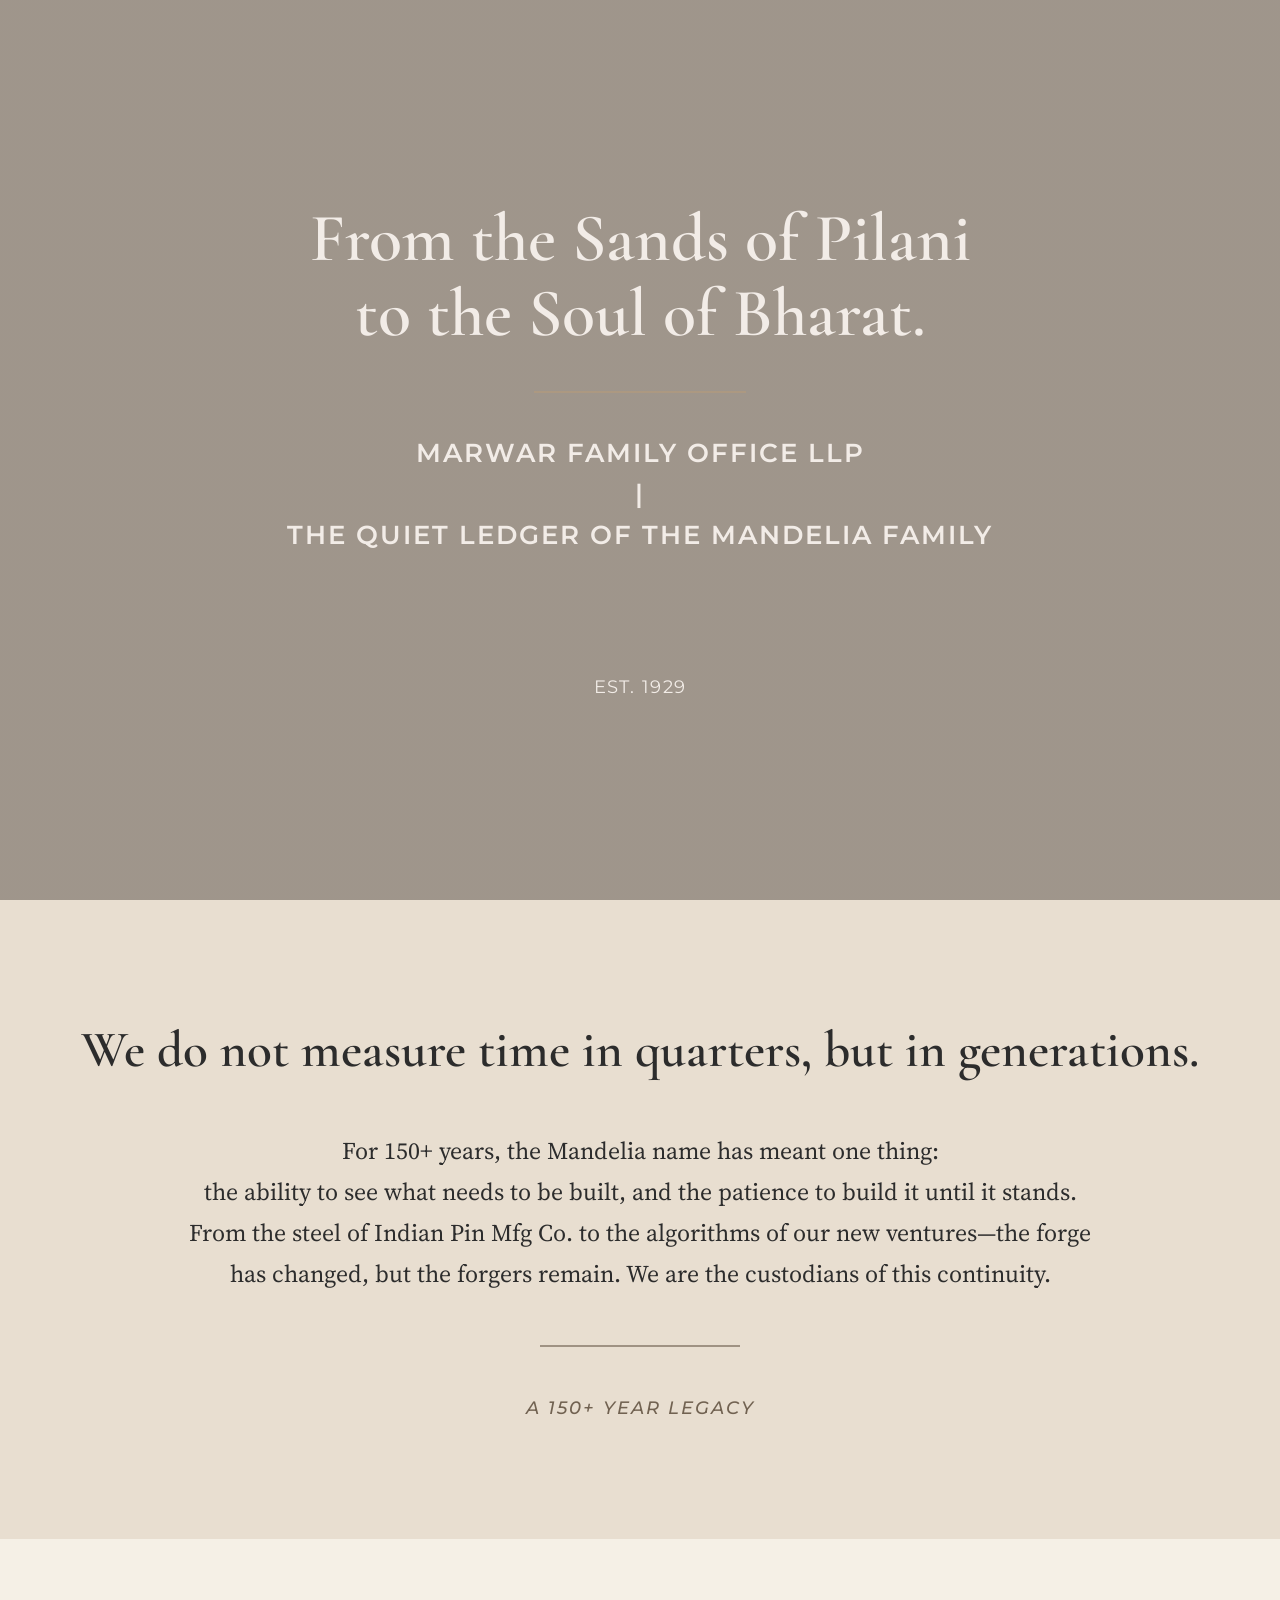
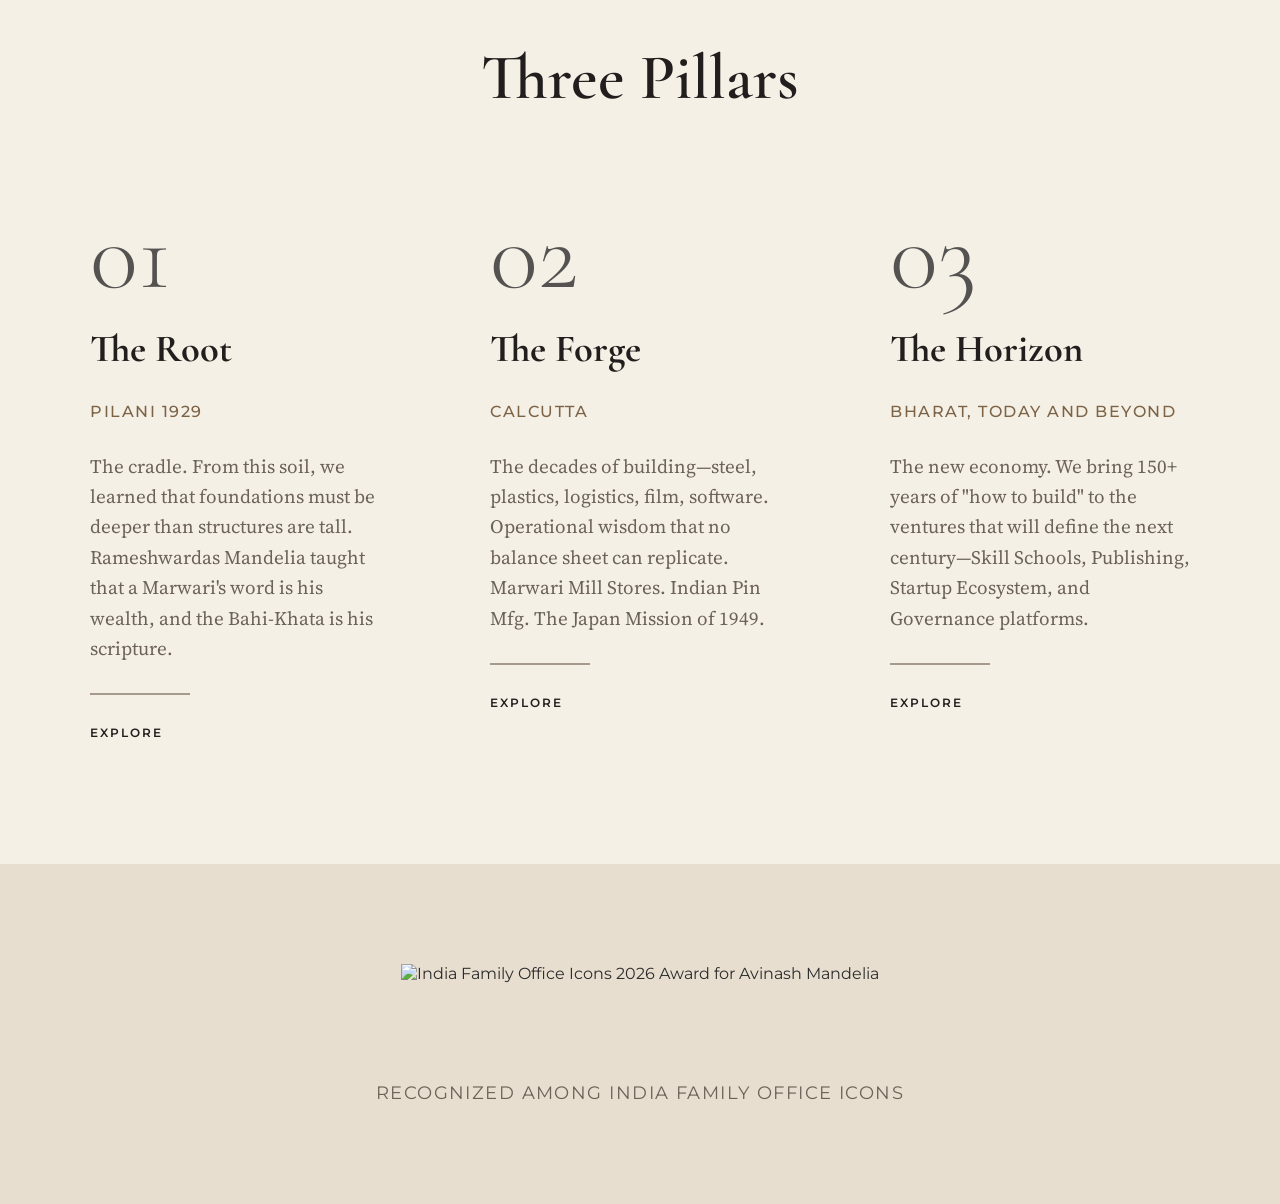
==== index.html @ 09ab5717 "home" ====
<!DOCTYPE html>
<html lang="en">
<head>
    <meta charset="UTF-8">
    <meta name="viewport" content="width=device-width, initial-scale=1.0">
    <title>Marwar Family Office | Home</title>
    
    <link rel="stylesheet" href="../css/global.css">
    <link rel="stylesheet" href="../css/home.css">
    
    <link href="https://fonts.googleapis.com/css2?family=Cormorant+Garamond:wght@300;400;600;700&family=Montserrat:ital,wght@0,300;0,400;0,500;0,600;1,500;1,600&family=Source+Serif+Pro:wght@400&display=swap" rel="stylesheet">
</head>
<body>

    <div id="navbar-placeholder"></div>

    <main>
        <section class="hero">
            <div class="hero-title">
                <h1>From the Sands of Pilani <br> to the Soul of Bharat.</h1>
                <div class="narrative-dividerr"></div>
                <div class="hero-subtitle">
                    
                    Marwar Family Office LLP <br> | <br> The Quiet Ledger of the Mandelia Family
                </div>
            </div>
            <div style="font-family: 'Montserrat'; font-size: 18px; text-transform: uppercase; letter-spacing: 1.44px;">Est. 1929</div>
        </section>

        <section class="legacy-section">
            <div class="legacy-heading">We do not measure time in quarters, but in generations.</div>
            <div class="legacy-body">
                For 150+ years, the Mandelia name has meant one thing: <br> the ability to see what needs to be built, and the patience to build it until it stands.
                <br>From the steel of Indian Pin Mfg Co. to the algorithms of our new ventures—the forge <br> has changed, but the forgers remain. We are the custodians of this continuity.
            </div>
            <div class="divider-gold"></div>
            <div class="legacy-tag">A 150+ Year Legacy</div>
        </section>

        <section class="pillars-section">
            <h2>Three Pillars</h2>
            <div class="pillars-grid">
                <div class="pillar-card">
                    <div class="pillar-num">01</div>
                    <h3>The Root</h3>
                    <div class="pillar-loc">Pilani 1929</div>
                    
                    <div class="pillar-desc">The cradle. From this soil, we learned that foundations must be deeper than structures are tall. Rameshwardas Mandelia taught that a Marwari's word is his wealth, and the Bahi-Khata is his scripture.</div>
                    <div class="divider-goldd"></div>
                    <a href="chronicle.html" class="pillar-explore">Explore</a>
                </div>
                <div class="pillar-card">
                    <div class="pillar-num">02</div>
                     <h3>The Forge</h3>
                    <div class="pillar-loc">Calcutta</div>
                   
                    <div class="pillar-desc">The decades of building—steel, plastics, logistics, film, software. Operational wisdom that no balance sheet can replicate. Marwari Mill Stores. Indian Pin Mfg. The Japan Mission of 1949.</div>
                    <div class="divider-goldd"></div>
                    <a href="forge.html" class="pillar-explore">Explore</a>
                </div>
                <div class="pillar-card">
                    <div class="pillar-num">03</div>
                    <h3>The Horizon</h3>
                    <div class="pillar-loc">Bharat, today and Beyond</div>
                    
                    <div class="pillar-desc">The new economy. We bring 150+ years of "how to build" to the ventures that will define the next century—Skill Schools, Publishing, Startup Ecosystem, and Governance platforms.</div>
                    <div class="divider-goldd"></div>
                    <a href="ecosystem.html" class="pillar-explore">Explore</a>
                </div>
            </div>
        </section>

        <section class="award-recognition-section">
    <img src="../assets/images/vector.png" alt="" class="award-watermark">

    <div class="award-content-wrapper">
        <img src="../assets/images/award.png" 
             class="award-card-img" 
             alt="India Family Office Icons 2026 Award for Avinash Mandelia">
        
        <div class="award-dot-wrapper">
            <img src="../assets/images/vector1.png" alt="" class="award-dot-icon">
        </div>

        <h3 class="award-recognition-text">
            Recognized among India Family Office Icons
        </h3>
    </div>
</section>
    </main>

    <div id="footer-placeholder"></div>

    <script src="../js/main.js"></script>
    <script>
        window.onload = () => {
            // Load components and highlight 'index' (Home) in the nav
            loadComponent('navbar-placeholder', '../Components/navbar.html', 'index');
            loadComponent('footer-placeholder', '../Components/footer.html');
        };
    </script>
</body>
</html>
---- css/global.css ----
/* --- Global Reset & Fonts --- */
* { margin: 0; padding: 0; box-sizing: border-box; }
body { background-color: #F5F0E6; color: #2C2C2C; font-family: 'Montserrat', sans-serif; }


/* --- NAVBAR & OVERLAY STYLES --- */
.header {
    width: 100%;
    padding: 20px 80px;
    display: flex;
    justify-content: space-between;
    align-items: center;
    position: fixed;
    top: 0;
    z-index: 1000;
    backdrop-filter: blur(5px);
    -webkit-backdrop-filter: blur(5px);
    background: rgba(245, 240, 230, 0.22); /* Same as your provided code */
}

.logo-container { display: flex; align-items: center; gap: 15px; }
.logo-container img { height: 80px; display: block; }
.logo-text { 
    color: #221E1D; 
    font-size: 41px; 
    font-family: 'Cormorant Garamond', serif; 
    font-weight: 600; 
    word-wrap: break-word;
}

/* HAMBURGER STYLING */
.nav-toggle { background: none; border: none; cursor: pointer; padding: 10px; z-index: 1100; }
.hamburger { 
    display: block; 
    width: 30px; 
    height: 2px; 
    background: #221E1D; 
    position: relative; 
}
.hamburger::before, .hamburger::after { 
    content: ''; 
    position: absolute; 
    width: 30px; 
    height: 2px; 
    background: #221E1D; 
    left: 0; 
}
.hamburger::before { top: -8px; }
.hamburger::after { bottom: -8px; }

/* OVERLAY STYLING */
.nav-overlay {
    position: fixed; 
    top: 0; 
    left: 0; 
    width: 100%; 
    height: 100%;
    backdrop-filter: blur(10px); 
    -webkit-backdrop-filter: blur(10px);
    background: rgba(232, 222, 208, 0.9); /* Your specific beige overlay */
    display: flex; 
    justify-content: center; 
    align-items: center;
    z-index: 2000; 
    opacity: 0; 
    visibility: hidden; 
    transition: all 0.4s ease-in-out;
}

.nav-overlay.active { 
    opacity: 1; 
    visibility: visible; 
}

.nav-close { 
    position: absolute; 
    top: 30px; 
    right: 80px; 
    font-size: 50px; 
    background: none; 
    border: none; 
    color: #221E1D; 
    cursor: pointer; 
    font-weight: 200; 
}

.nav-links { 
    display: flex; 
    flex-direction: column; 
    gap: 60px; 
    text-align: center; 
    font-family: Montserrat; 
}

.nav-item { 
    text-decoration: none; 
    color: #221E1D; 
    font-family: 'Montserrat', sans-serif;
    font-size: 18px; 
    font-weight: 600; 
    letter-spacing: 2px; 
    transition: color 0.3s; 
    text-transform: uppercase; 
}

.nav-item:hover, .nav-item.active { 
    color: #8c734b; /* Marwar Gold */
}

@media (max-width: 1024px) {
    .header { padding: 15px 40px; }
    .logo-container img { height: 60px; }
    .logo-text { font-size: 20px; }
}

@media (max-width: 768px) {
    .header { padding: 10px 20px; }
    .logo-container img { height: 50px; }
    .logo-text { font-size: 18px; }
    .nav-item { font-size: 18px; letter-spacing: 2px; }
}


/* --- THE MARWAR ARCHITECTURAL FOOTER --- */
.marwar-footer {
    background-color: #F5F0E6;
    padding: 60px 80px 10px 80px;
    width: 100%;
    display: flex;
    justify-content: center;
}

.footer-container {
    max-width: 1568px;
    width: 100%;
}

.footer-divider {
    width: 100%;
    height: 2px;
    background-color: #B69B7C;
    opacity: 0.6;
    margin-bottom: 60px; 
}

.footer-main-content {
    display: flex;
    justify-content: space-between; 
    align-items: flex-start;
}

.footer-brand-section {
    display: flex;
    flex-direction: column;
    gap: 20px;
}

.footer-logo {
    height: 80px;
    width: 80px;
    margin-bottom: 10px;
}

.footer-company-name {
    font-family: 'Cormorant Garamond', serif;
    font-size: 30px;
    font-weight: 500;
    color: #221E1D;
    margin: 0;
}

.footer-tagline {
    font-family: 'Montserrat', sans-serif;
    font-size: 14px;
    font-weight: 500;
    text-transform: uppercase;
    letter-spacing: 1.5px;
    color: #6B6258;
}

.award-icon {
    width: 257px;
    height: auto;
    margin-top: 20px;
    border-radius: 8px;
}


.footer-nav {
    margin-top: 40px;
    display: flex;
    flex-direction: column; 
    text-align: left; 
    gap: 20px;
}

.footer-nav a {
    text-decoration: none;
    font-family: 'Montserrat', sans-serif;
    font-size: 15px;
    font-weight: 600;
    color: #6B6258;
    text-transform: uppercase;
    letter-spacing: 1.2px;
    transition: color 0.3s ease;
}

.footer-nav a:hover {
    color: #8c734b;
}

.footer-copyright {
    margin-top: 90px; 
    text-align: center;
    font-family: 'Montserrat', sans-serif;
    font-size: 11px;
    font-weight: 300;
    color: #6B6258;
    letter-spacing: 2px;
    text-transform: uppercase;
}
@media (max-width: 1024px) {
    .header { padding: 15px 40px; }
    .logo-container img { height: 60px; }
    .logo-text { font-size: 24px; }
    
    .marwar-footer { padding: 60px 40px; }
}

@media (max-width: 768px) {
    .header { padding: 10px 20px; }
    .logo-container img { height: 50px; }
    .logo-text { font-size: 18px; }
    .nav-item { font-size: 18px; letter-spacing: 2px; }

    .footer-main-content {
        flex-direction: column; 
        align-items: center;    
        text-align: center;     
        gap: 50px;
    }

    .footer-brand-section {
        align-items: center;    
    }

    .footer-nav {
        margin-top: 0;          
        text-align: center;     
        width: 100%;
        align-items: center;    
    }

    .footer-logo {
        margin-left: auto;
        margin-right: auto;
    }

    .award-icon {
        margin-left: auto;
        margin-right: auto;
        max-width: 220px;       
    }

    .footer-copyright {
        margin-top: 50px;       
    }
}

@media (max-width: 480px) {
    .footer-company-name { font-size: 24px; }
    .footer-tagline { font-size: 12px; }
    .footer-nav a { font-size: 14px; }
}
---- css/home.css ----
/* --- Home Page Specific Styles --- */

/* 1. Hero Section */
.hero {
    height: 100vh;
    width: 100%;
    background: linear-gradient(rgba(30, 14, 3, 0.4), rgba(30, 14, 3, 0.4)), 
                url('../assets/images/hero.png') no-repeat center center;
    background-size: cover;
    display: flex;
    flex-direction: column;
    justify-content: center;
    align-items: center;
    text-align: center;
    color: #F2ECE7;
    padding: 0 20px;
    /* Added gap for the 'Est 1929' spacing */
    gap: 120px; 
}

.hero-title h1 {
    font-family: 'Cormorant Garamond', serif;
    font-size: clamp(2.5rem, 6vw, 68px);
    font-weight: 600;
    margin-bottom: 20px;
    line-height: 1.1;
}

.hero-subtitle {
    font-family: 'Montserrat', sans-serif;
    font-size: clamp(0.9rem, 2vw, 28px);
    font-weight: 600;
    text-transform: uppercase;
    line-height: 1.6;
    letter-spacing: 2px;
}

.hero-est {
    font-family: 'Montserrat', sans-serif;
    font-size: 18px;
    text-transform: uppercase;
    letter-spacing: 1.44px;
    opacity: 0.9;
}

/* 2. Legacy Section (The Quote) */
.legacy-section {
    background: #E8DED0;
    padding: 120px 10%;
    display: flex;
    flex-direction: column;
    align-items: center;
    text-align: center;
    gap: 50px;
}

.legacy-heading {
    font-family: 'Cormorant Garamond', serif;
    font-size: clamp(1.8rem, 4vw, 56px);
    font-weight: 600;
    line-height: 1.2;
    white-space: nowrap;
}

.legacy-body {
    max-width: 1100px;
    font-family: 'Source Serif Pro', serif;
    font-size: clamp(1.1rem, 2vw, 24px);
    line-height: 1.7;
    color: #2C2C2C;
}

.divider-gold {
    width: 200px;
    height: 2px;
    background: #716251;
    opacity: 0.6;
}
.divider-goldd {
    width: 100px;
    height: 2px;
    background: #716251;
    opacity: 0.6;
}
.narrative-dividerr {
    width: 30%;
    height: 2px;
    background-color: #B69B7C; 
    opacity: 0.6;             
    margin-top: 40px;          
    margin-bottom: 40px;
  margin-left: auto;
    margin-right: auto;
}

.legacy-tag {
    font-family: 'Montserrat', sans-serif;
    font-size: 18px;
    font-style: italic;
    font-weight: 500;
    text-transform: uppercase;
    letter-spacing: 2px;
    color: #716251;
}

/* 3. Three Pillars Section */
.pillars-section {
    background: #F5F0E6;
    padding: 100px 5%;
    text-align: center;
}

.pillars-section h2 {
    font-family: 'Cormorant Garamond', serif;
    font-size: clamp(2.5rem, 5vw, 68px);
    font-weight: 600;
    margin-bottom: 80px;
    color: #221E1D;
}

.pillars-grid {
    display: flex;
    justify-content: center;
    gap: 60px;
    flex-wrap: wrap;
    max-width: 1400px;
    margin: 0 auto;
}

.pillar-card {
    flex: 1;
    
    max-width: 340px;
    text-align: left;
    display: flex;
    flex-direction: column;
    gap: 30px;
    padding: 20px;
}


.pillar-num {
    font-family: 'Cormorant Garamond', serif;
    font-size: 100px;
    font-weight: 300;
    line-height: 0.8;
    color: #2C2C2C;
    opacity: 0.8;
}

.pillar-loc {
    font-family: 'Montserrat', sans-serif;
    font-size: 16px;
    color: #7C6346;
    text-transform: uppercase;
    letter-spacing: 1.5px;
    font-weight: 500;
}

.pillar-card h3 {
    font-family: 'Cormorant Garamond', serif;
    font-size: clamp(2rem, 3vw, 46px);
    font-weight: 700;
    color: #221E1D;
}

.pillar-desc {
    font-family: 'Source Serif Pro', serif;
    font-size: 19px;
    line-height: 1.6;
    color: #6B6258;
}

.pillar-explore {
    font-family: 'Montserrat', sans-serif;
    font-size: 12px;
    font-weight: 600;
    text-transform: uppercase;
    letter-spacing: 2px;
    text-decoration: none;
    color: #221E1D;
    width: fit-content;
    padding-bottom: 4px;
}

.pillar-explore:hover {
    color: #7C6346;
    border-color: #7C6346;
}

/* 4. Award Section */
.award-section {
    background: #E8DED0;
    padding: 100px 20px;
    text-align: center;
}

.award-img {
    max-width: 613px;
    width: 100%;
    height: auto;
    box-shadow: 0px 46px 60px -20px rgba(0,0,0,0.3);
    border-radius: 4px;
}

.award-label {
    margin-top: 48px;
    font-family: 'Montserrat', sans-serif;
    font-size: 18px;
    text-transform: uppercase;
    letter-spacing: 1.44px;
    color: #6B6258;
}

/* --- Responsive Layout --- */
@media (max-width: 1200px) {
    .legacy-heading {
        white-space: normal;
        font-size: clamp(1.5rem, 5vw, 48px);
    }
}

@media (max-width: 1024px) {
    .hero {
        gap: 60px;
        height: auto;
        padding: 120px 20px;
    }
    .pillars-grid {
        gap: 30px;
    }
    .legacy-section {
        padding: 100px 5%;
    }
}

@media (max-width: 768px) {
    .hero {
        height: auto;
        min-height: 80vh;
        gap: 40px;
    }
    .hero-title h1 {
        font-size: 2.5rem;
    }

    .legacy-section {
        padding: 60px 20px;
        gap: 30px;
    }
    .legacy-heading {
        white-space: normal;
        font-size: 1.8rem;
    }
    .legacy-body {
        font-size: 1.1rem;
        line-height: 1.6;
    }
    .narrative-dividerr {
        width: 60%;
    }

    .pillars-section {
        padding: 60px 20px;
    }
    .pillars-section h2 {
        margin-bottom: 30px;
        font-size: 2.2rem;
    }
    .pillars-grid {
        flex-direction: column;
        align-items: center;
    }
    .pillar-card {
        align-items: center;
        text-align: center;
        max-width: 100%;
    }
    .pillar-num {
        font-size: 70px;
    }
    .pillar-explore {
        margin: 0 auto;
    }

    .award-section {
        padding: 60px 20px;
    }
    .award-img {
        max-width: 100%;
    }
}

@media (max-width: 480px) {
    .hero-subtitle {
        font-size: 0.9rem;
        letter-spacing: 1px;
    }
    .hero-est {
        font-size: 14px;
    }
}

.award-recognition-section {
    background-color: #E8DED0;
    padding: 100px 0;
    text-align: center;
    position: relative;
    overflow: hidden; /* Ensures watermark doesn't cause scrollbars */
}

/* Background Watermark Image */
.award-watermark {
    position: absolute;
    top: 50%;
    left: 50%;
    transform: translate(-50%, -50%);
    opacity: 0.1;
    max-width: 800px;
    width: 100%;
    z-index: 1;
    pointer-events: none; /* User can't click/drag the watermark */
}

.award-content-wrapper {
    position: relative;
    z-index: 2;
}

/* Main Award Image */
.award-card-img {
    max-width: 613px;
    width: 90%;
    height: auto;
    box-shadow: 0px 46px 34px -14px rgba(0,0,0,0.25);
    position: relative;
}

/* Dot/Vector1 Icon Styling */
.award-dot-wrapper {
    margin-top: 50px;
}

.award-dot-icon {
    width: 16px;
    height: 16px;
    vertical-align: middle;
}

/* Text Styling */
.award-recognition-text {
    margin-top: 30px;
    font-family: 'Montserrat', sans-serif;
    font-size: 18px;
    font-weight: 400;
    text-transform: uppercase;
    letter-spacing: 1.44px;
    color: #6B6258;
}

/* Responsive adjustments for mobile */
@media (max-width: 768px) {
    .award-recognition-section {
        padding: 60px 0;
    }
    .award-recognition-text {
        font-size: 14px;
        padding: 0 20px;
    }
}
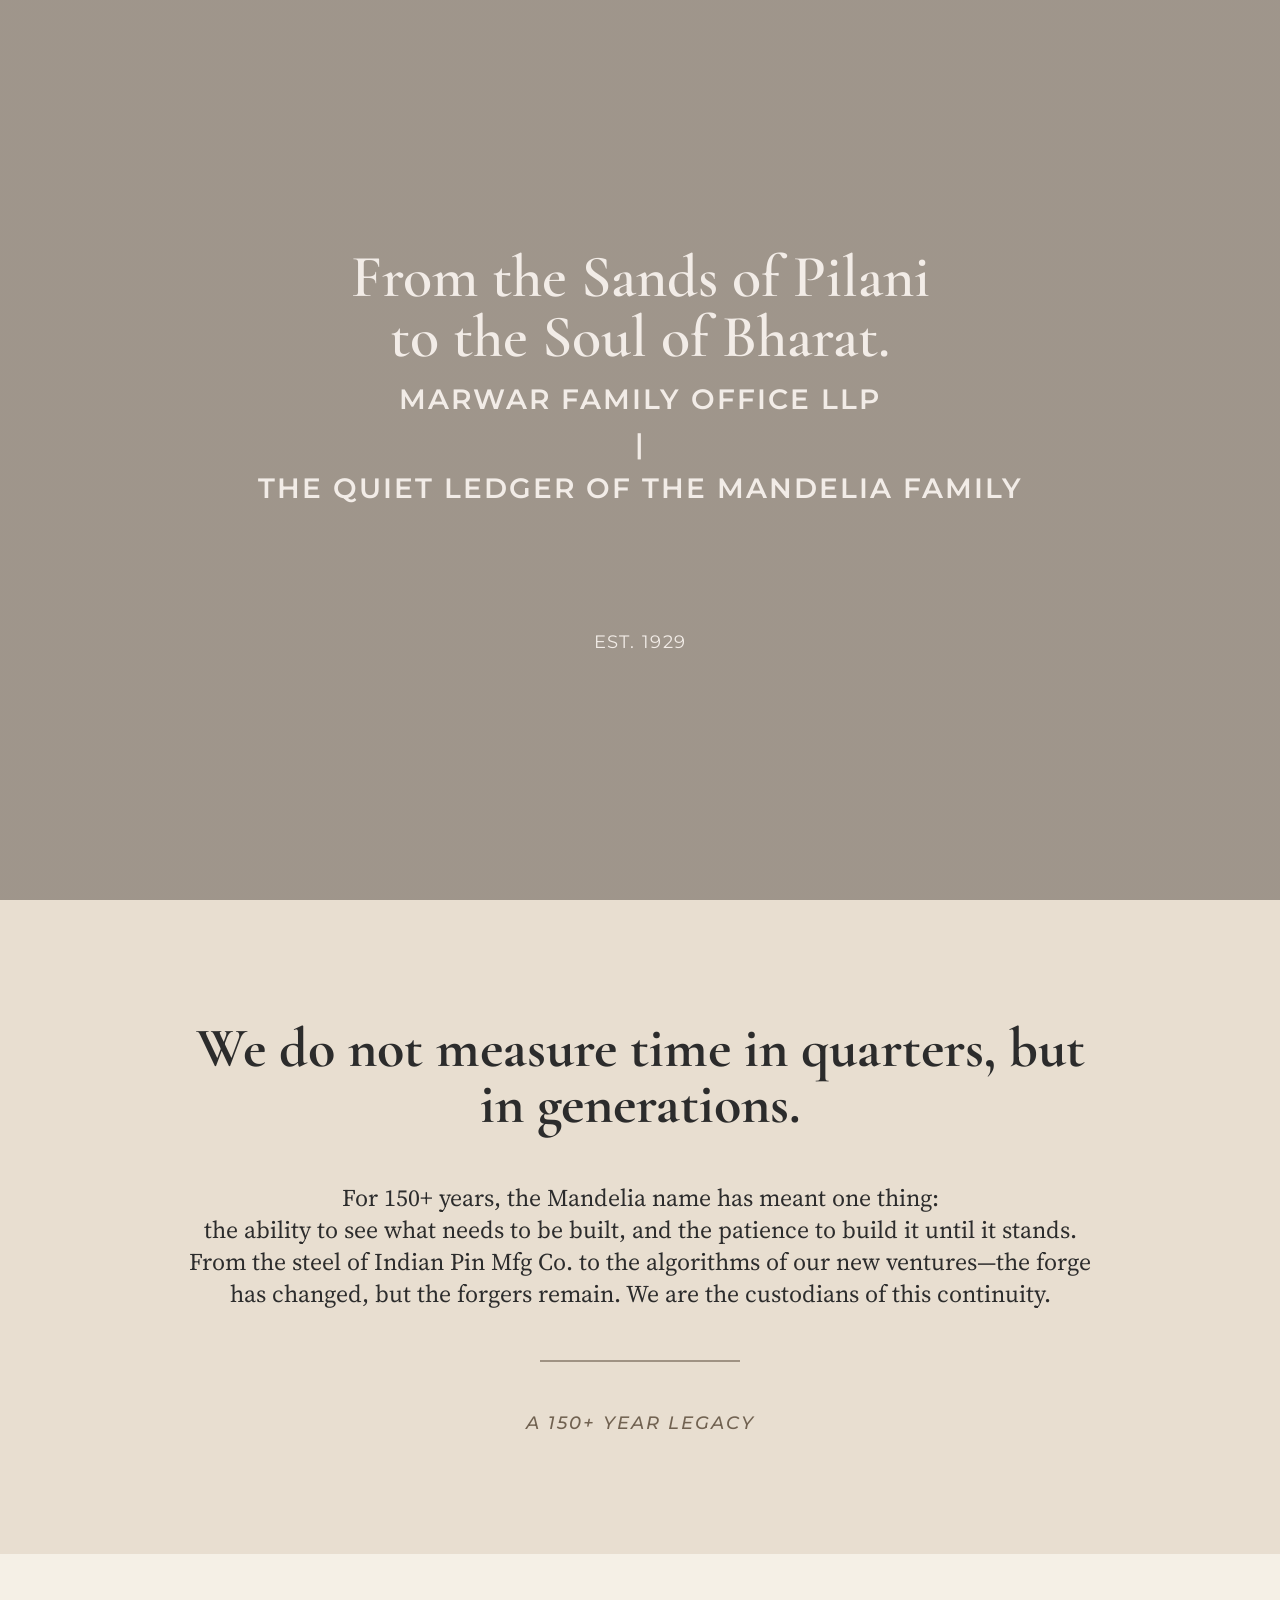
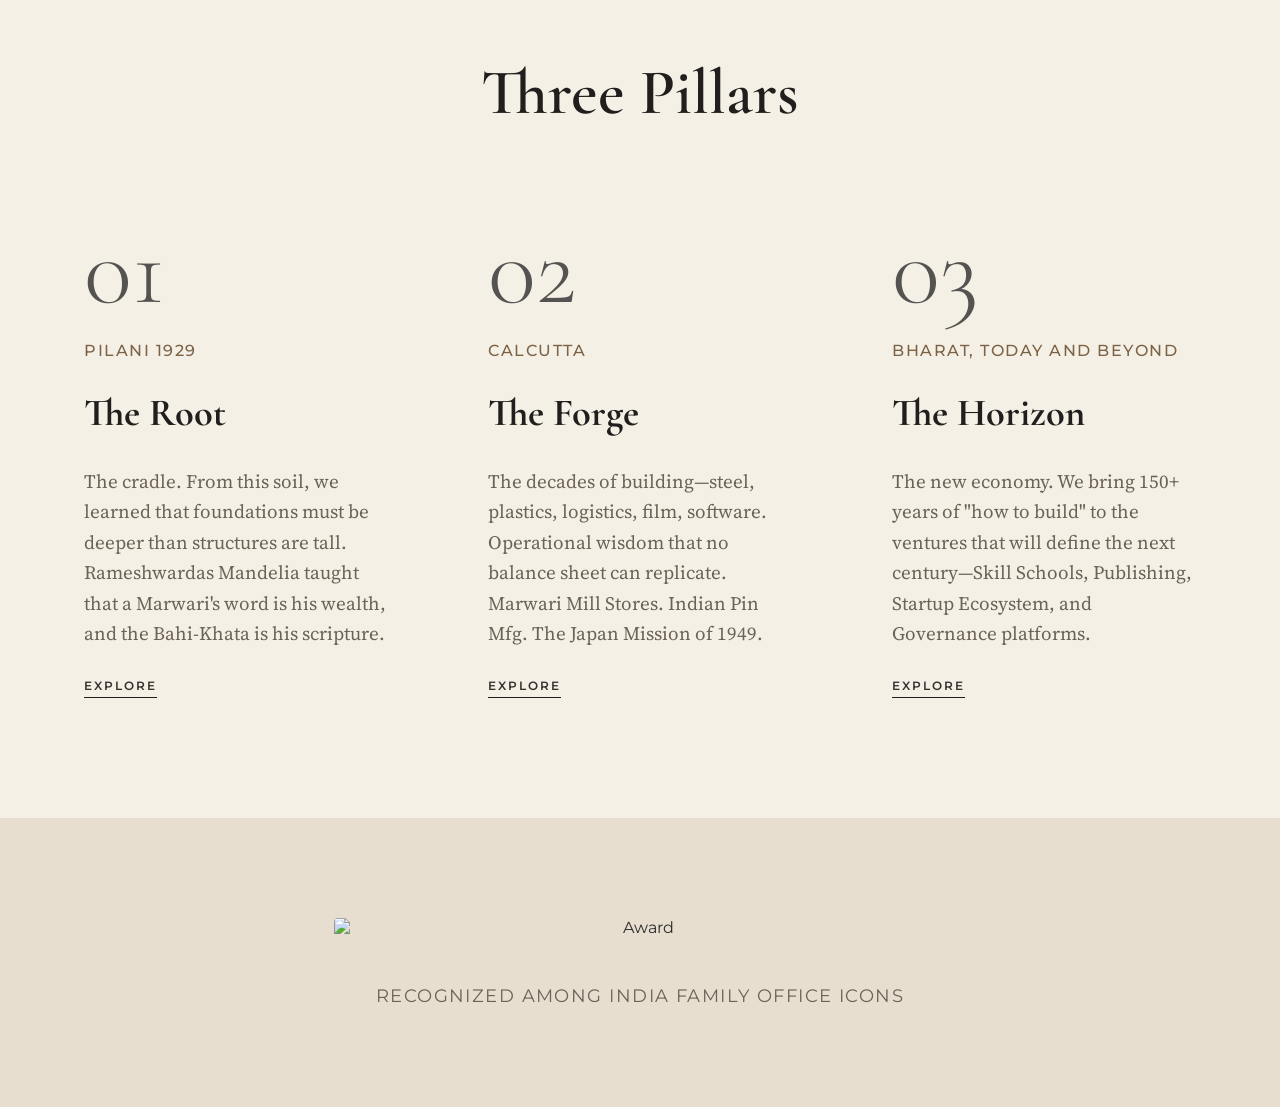
==== commit 88c9cb9a: "changing font size of texts" ====
--- a/index.html
+++ b/index.html
@@ -18,9 +18,7 @@
         <section class="hero">
             <div class="hero-title">
                 <h1>From the Sands of Pilani <br> to the Soul of Bharat.</h1>
-                <div class="narrative-dividerr"></div>
                 <div class="hero-subtitle">
-                    
                     Marwar Family Office LLP <br> | <br> The Quiet Ledger of the Mandelia Family
                 </div>
             </div>
@@ -42,49 +40,34 @@
             <div class="pillars-grid">
                 <div class="pillar-card">
                     <div class="pillar-num">01</div>
+                    <div class="pillar-loc">Pilani 1929</div>
                     <h3>The Root</h3>
-                    <div class="pillar-loc">Pilani 1929</div>
-                    
                     <div class="pillar-desc">The cradle. From this soil, we learned that foundations must be deeper than structures are tall. Rameshwardas Mandelia taught that a Marwari's word is his wealth, and the Bahi-Khata is his scripture.</div>
-                    <div class="divider-goldd"></div>
                     <a href="chronicle.html" class="pillar-explore">Explore</a>
                 </div>
                 <div class="pillar-card">
                     <div class="pillar-num">02</div>
-                     <h3>The Forge</h3>
                     <div class="pillar-loc">Calcutta</div>
-                   
+                    <h3>The Forge</h3>
                     <div class="pillar-desc">The decades of building—steel, plastics, logistics, film, software. Operational wisdom that no balance sheet can replicate. Marwari Mill Stores. Indian Pin Mfg. The Japan Mission of 1949.</div>
-                    <div class="divider-goldd"></div>
                     <a href="forge.html" class="pillar-explore">Explore</a>
                 </div>
                 <div class="pillar-card">
                     <div class="pillar-num">03</div>
+                    <div class="pillar-loc">Bharat, today and Beyond</div>
                     <h3>The Horizon</h3>
-                    <div class="pillar-loc">Bharat, today and Beyond</div>
-                    
                     <div class="pillar-desc">The new economy. We bring 150+ years of "how to build" to the ventures that will define the next century—Skill Schools, Publishing, Startup Ecosystem, and Governance platforms.</div>
-                    <div class="divider-goldd"></div>
                     <a href="ecosystem.html" class="pillar-explore">Explore</a>
                 </div>
             </div>
         </section>
 
-        <section class="award-recognition-section">
-    <img src="../assets/images/vector.png" alt="" class="award-watermark">
-
-    <div class="award-content-wrapper">
-        <img src="../assets/images/award.png" 
-             class="award-card-img" 
-             alt="India Family Office Icons 2026 Award for Avinash Mandelia">
-        
-        <div class="award-dot-wrapper">
-            <img src="../assets/images/vector1.png" alt="" class="award-dot-icon">
+        <section class="award-section">
+    <div class="award-container">
+        <img src="../assets/images/award.png" class="award-img" alt="Award">
+        <div class="award-label">
+            Recognized among India Family Office Icons
         </div>
-
-        <h3 class="award-recognition-text">
-            Recognized among India Family Office Icons
-        </h3>
     </div>
 </section>
     </main>
--- a/css/home.css
+++ b/css/home.css
@@ -14,21 +14,20 @@
     text-align: center;
     color: #F2ECE7;
     padding: 0 20px;
-    /* Added gap for the 'Est 1929' spacing */
     gap: 120px; 
 }
 
 .hero-title h1 {
     font-family: 'Cormorant Garamond', serif;
-    font-size: clamp(2.5rem, 6vw, 68px);
-    font-weight: 600;
-    margin-bottom: 20px;
-    line-height: 1.1;
+    font-size: 60px;
+    font-weight: 600;
+    margin-bottom: 10px;
+    line-height: 100%;
 }
 
 .hero-subtitle {
     font-family: 'Montserrat', sans-serif;
-    font-size: clamp(0.9rem, 2vw, 28px);
+    font-size: 28px;
     font-weight: 600;
     text-transform: uppercase;
     line-height: 1.6;
@@ -43,7 +42,7 @@
     opacity: 0.9;
 }
 
-/* 2. Legacy Section (The Quote) */
+/* 2. Legacy Section */
 .legacy-section {
     background: #E8DED0;
     padding: 120px 10%;
@@ -56,17 +55,18 @@
 
 .legacy-heading {
     font-family: 'Cormorant Garamond', serif;
-    font-size: clamp(1.8rem, 4vw, 56px);
-    font-weight: 600;
-    line-height: 1.2;
-    white-space: nowrap;
+    font-size: 56px;
+    font-weight: 700;
+    max-width: 900px;
+    line-height: 100%;
+    color: #2C2C2C;
 }
 
 .legacy-body {
     max-width: 1100px;
     font-family: 'Source Serif Pro', serif;
-    font-size: clamp(1.1rem, 2vw, 24px);
-    line-height: 1.7;
+    font-size: 24px;
+    line-height: 32px;
     color: #2C2C2C;
 }
 
@@ -76,22 +76,6 @@
     background: #716251;
     opacity: 0.6;
 }
-.divider-goldd {
-    width: 100px;
-    height: 2px;
-    background: #716251;
-    opacity: 0.6;
-}
-.narrative-dividerr {
-    width: 30%;
-    height: 2px;
-    background-color: #B69B7C; 
-    opacity: 0.6;             
-    margin-top: 40px;          
-    margin-bottom: 40px;
-  margin-left: auto;
-    margin-right: auto;
-}
 
 .legacy-tag {
     font-family: 'Montserrat', sans-serif;
@@ -129,15 +113,19 @@
 
 .pillar-card {
     flex: 1;
-    
-    max-width: 340px;
+    min-width: 320px;
+    max-width: 400px;
     text-align: left;
     display: flex;
     flex-direction: column;
     gap: 30px;
     padding: 20px;
-}
-
+    transition: transform 0.3s ease;
+}
+
+.pillar-card:hover {
+    transform: translateY(-10px);
+}
 
 .pillar-num {
     font-family: 'Cormorant Garamond', serif;
@@ -178,193 +166,114 @@
     text-transform: uppercase;
     letter-spacing: 2px;
     text-decoration: none;
-    color: #221E1D;
+    color: #36312f;
+    border-bottom: 1px solid #221E1D;
     width: fit-content;
     padding-bottom: 4px;
-}
-
-.pillar-explore:hover {
-    color: #7C6346;
-    border-color: #7C6346;
+    transition: color 0.3s, border-color 0.3s;
+    text-align: left;
 }
 
 /* 4. Award Section */
 .award-section {
     background: #E8DED0;
-    padding: 100px 20px;
-    text-align: center;
+    padding: 100px 0;
+    text-align: center;
+}
+
+.award-container {
+    display: flex;
+    flex-direction: column;
+    align-items: center;
+    max-width: 1200px;
+    margin: 0 auto;
 }
 
 .award-img {
-    max-width: 613px;
-    width: 100%;
-    height: auto;
-    box-shadow: 0px 46px 60px -20px rgba(0,0,0,0.3);
-    border-radius: 4px;
-}
-
-.award-label {
-    margin-top: 48px;
-    font-family: 'Montserrat', sans-serif;
-    font-size: 18px;
-    text-transform: uppercase;
-    letter-spacing: 1.44px;
-    color: #6B6258;
-}
-
-/* --- Responsive Layout --- */
-@media (max-width: 1200px) {
-    .legacy-heading {
-        white-space: normal;
-        font-size: clamp(1.5rem, 5vw, 48px);
-    }
-}
-
-@media (max-width: 1024px) {
-    .hero {
-        gap: 60px;
-        height: auto;
-        padding: 120px 20px;
-    }
-    .pillars-grid {
-        gap: 30px;
-    }
-    .legacy-section {
-        padding: 100px 5%;
-    }
-}
-
-@media (max-width: 768px) {
-    .hero {
-        height: auto;
-        min-height: 80vh;
-        gap: 40px;
-    }
-    .hero-title h1 {
-        font-size: 2.5rem;
-    }
-
-    .legacy-section {
-        padding: 60px 20px;
-        gap: 30px;
-    }
-    .legacy-heading {
-        white-space: normal;
-        font-size: 1.8rem;
-    }
-    .legacy-body {
-        font-size: 1.1rem;
-        line-height: 1.6;
-    }
-    .narrative-dividerr {
-        width: 60%;
-    }
-
-    .pillars-section {
-        padding: 60px 20px;
-    }
-    .pillars-section h2 {
-        margin-bottom: 30px;
-        font-size: 2.2rem;
-    }
-    .pillars-grid {
-        flex-direction: column;
-        align-items: center;
-    }
-    .pillar-card {
-        align-items: center;
-        text-align: center;
-        max-width: 100%;
-    }
-    .pillar-num {
-        font-size: 70px;
-    }
-    .pillar-explore {
-        margin: 0 auto;
-    }
-
-    .award-section {
-        padding: 60px 20px;
-    }
-    .award-img {
-        max-width: 100%;
-    }
-}
-
-@media (max-width: 480px) {
-    .hero-subtitle {
-        font-size: 0.9rem;
-        letter-spacing: 1px;
-    }
-    .hero-est {
-        font-size: 14px;
-    }
-}
-
-.award-recognition-section {
-    background-color: #E8DED0;
-    padding: 100px 0;
-    text-align: center;
-    position: relative;
-    overflow: hidden; /* Ensures watermark doesn't cause scrollbars */
-}
-
-/* Background Watermark Image */
-.award-watermark {
-    position: absolute;
-    top: 50%;
-    left: 50%;
-    transform: translate(-50%, -50%);
-    opacity: 0.1;
-    max-width: 800px;
-    width: 100%;
-    z-index: 1;
-    pointer-events: none; /* User can't click/drag the watermark */
-}
-
-.award-content-wrapper {
-    position: relative;
-    z-index: 2;
-}
-
-/* Main Award Image */
-.award-card-img {
     max-width: 613px;
     width: 90%;
     height: auto;
     box-shadow: 0px 46px 34px -14px rgba(0,0,0,0.25);
-    position: relative;
-}
-
-/* Dot/Vector1 Icon Styling */
-.award-dot-wrapper {
-    margin-top: 50px;
-}
-
-.award-dot-icon {
-    width: 16px;
-    height: 16px;
-    vertical-align: middle;
-}
-
-/* Text Styling */
-.award-recognition-text {
-    margin-top: 30px;
+    border-radius: 4px;
+}
+
+.award-label {
+    margin-top: 48px;
     font-family: 'Montserrat', sans-serif;
     font-size: 18px;
-    font-weight: 400;
     text-transform: uppercase;
     letter-spacing: 1.44px;
     color: #6B6258;
 }
 
-/* Responsive adjustments for mobile */
+/* --- Responsive Layout --- */
+
+@media (max-width: 1024px) {
+    .hero { gap: 80px; }
+    .pillars-grid { gap: 40px; }
+}
+
 @media (max-width: 768px) {
-    .award-recognition-section {
-        padding: 60px 0;
-    }
-    .award-recognition-text {
+    .legacy-section { padding: 80px 20px; }
+    .hero { height: 85vh; }
+    
+    .hero-title h1 {
+        font-size: 28px;
+        line-height: 37.5px;
+    }
+    
+    .hero-subtitle {
         font-size: 14px;
-        padding: 0 20px;
+        line-height: 22.75px;
+        letter-spacing: 0.35px;
+    }
+    
+    .legacy-heading {
+        font-size: 30px;
+        line-height: 37.5px;
+    }
+    
+    .legacy-body {
+        font-size: 16px;
+        line-height: 26px;
+    }
+    
+    .legacy-tag {
+        font-size: 12px; 
+        line-height: 16px;
+        letter-spacing: 1.2px;
+    }
+    
+    .pillars-section h2 { margin-bottom: 40px; }
+    
+    .pillar-explore { 
+        margin: 0; 
+        text-align: left; 
+        font-weight: 400;
+    }
+    
+    .pillar-desc {
+        font-size: 16px; 
+        line-height: 26px;
+    }
+    
+    .pillar-loc {
+        font-size: 12px; 
+        line-height: 16px; 
+        letter-spacing: 1.2px; 
+        font-weight: 400;
+    }
+
+    /* Flip the Award Section for Mobile */
+    .award-container {
+        flex-direction: column-reverse;
+    }
+    
+    .award-label {
+        margin-top: 0;
+        margin-bottom: 40px;
+        font-size: 14px;
+        line-height: 20px;
+        letter-spacing: 1.4px;
     }
 }
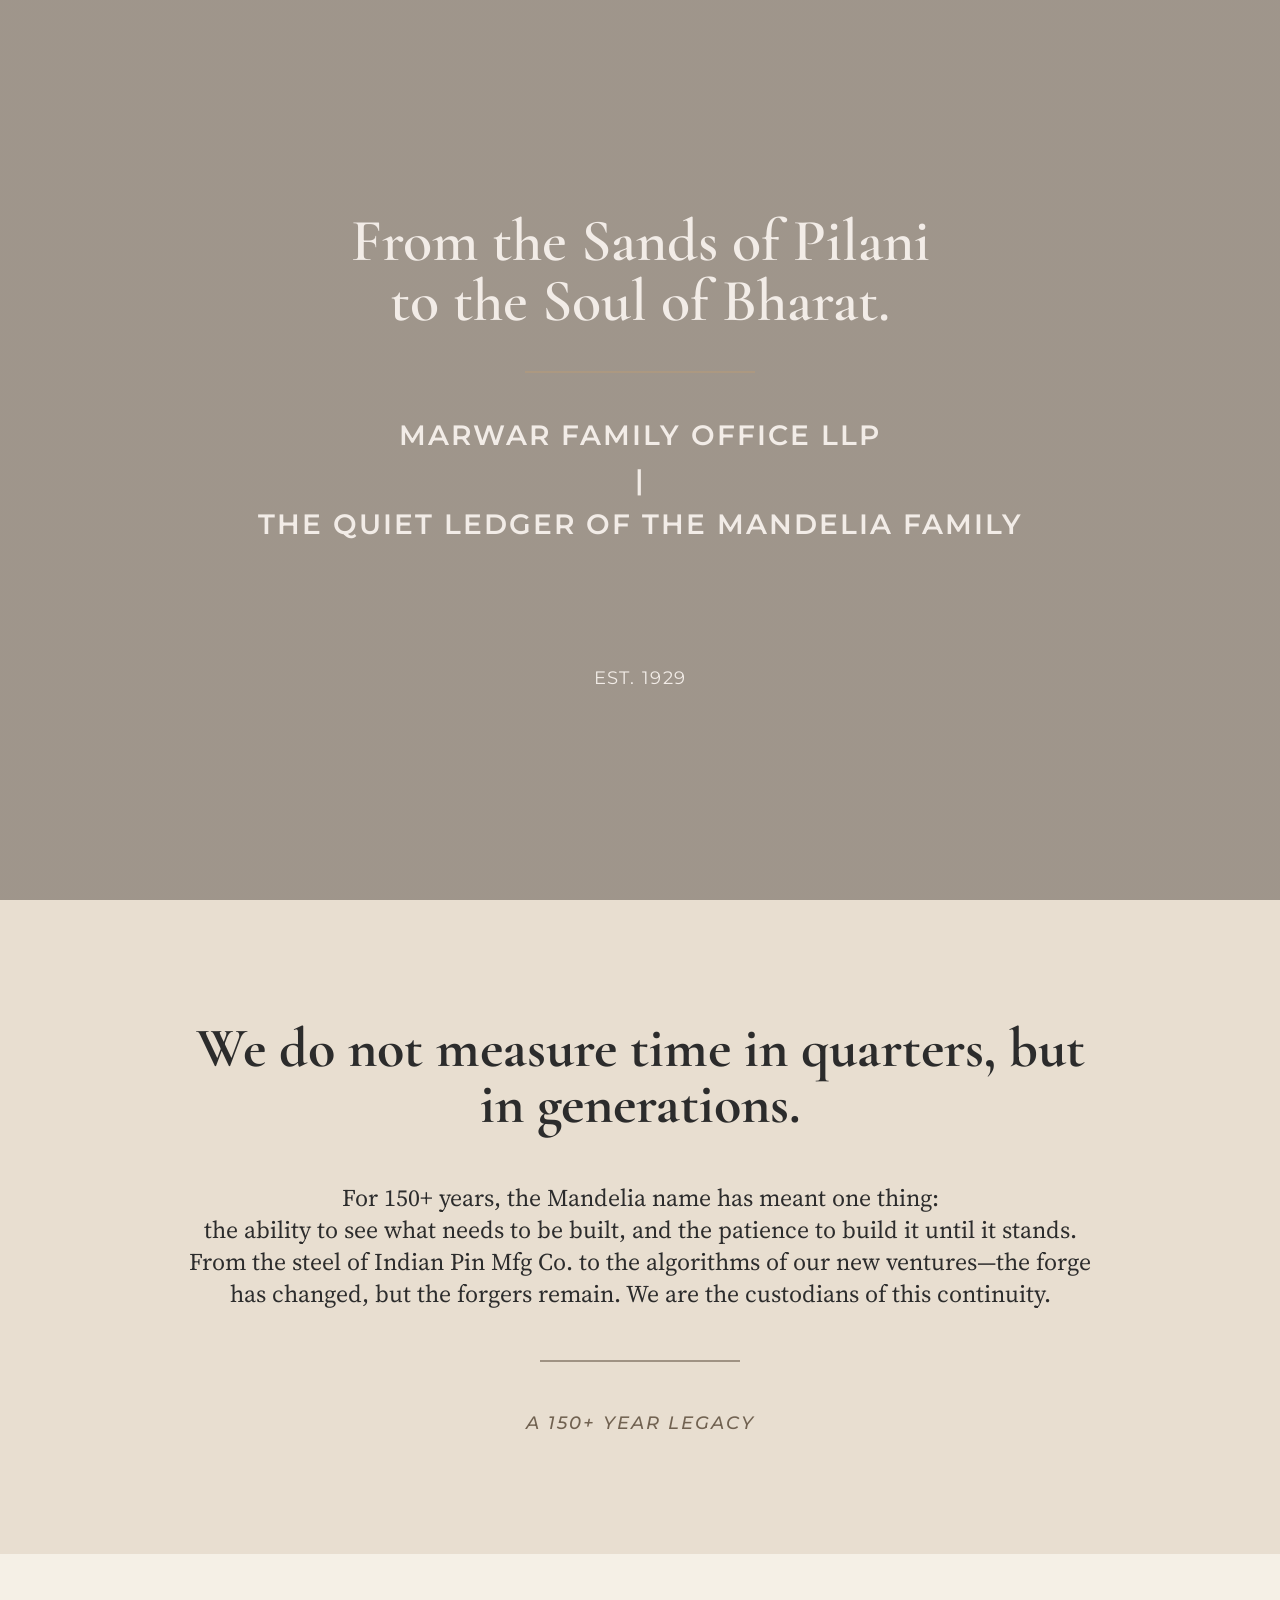
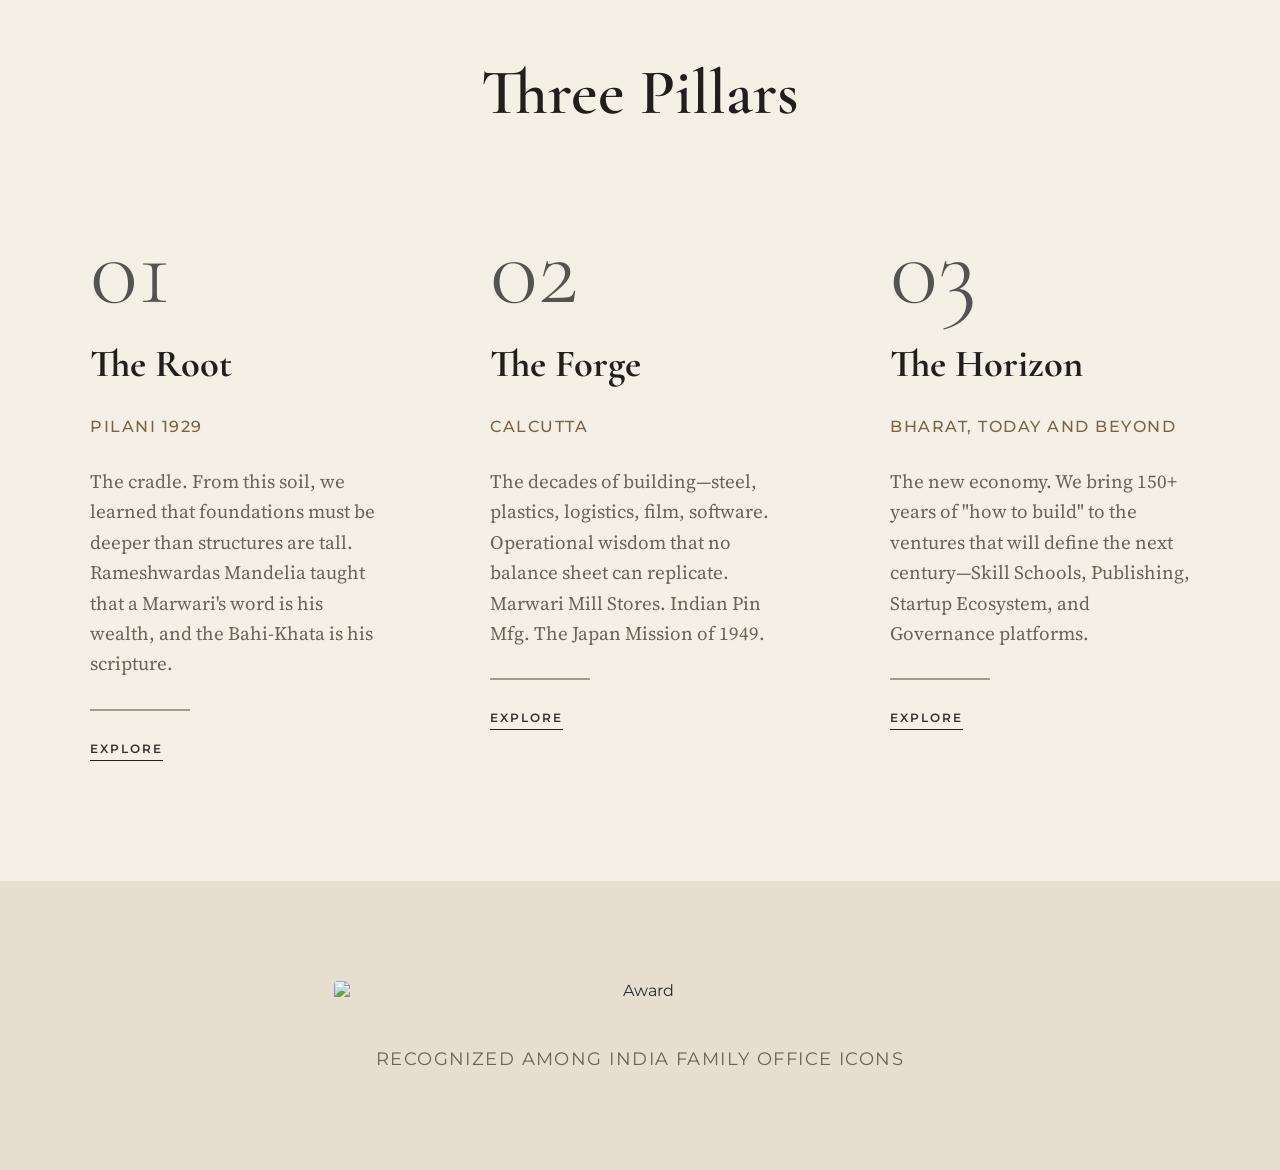
==== commit e55b4e47: "Merge branch 'main' into new_branch" ====
--- a/index.html
+++ b/index.html
@@ -18,7 +18,9 @@
         <section class="hero">
             <div class="hero-title">
                 <h1>From the Sands of Pilani <br> to the Soul of Bharat.</h1>
+                <div class="narrative-dividerr"></div>
                 <div class="hero-subtitle">
+                    
                     Marwar Family Office LLP <br> | <br> The Quiet Ledger of the Mandelia Family
                 </div>
             </div>
@@ -40,23 +42,29 @@
             <div class="pillars-grid">
                 <div class="pillar-card">
                     <div class="pillar-num">01</div>
+                    <h3>The Root</h3>
                     <div class="pillar-loc">Pilani 1929</div>
-                    <h3>The Root</h3>
+                    
                     <div class="pillar-desc">The cradle. From this soil, we learned that foundations must be deeper than structures are tall. Rameshwardas Mandelia taught that a Marwari's word is his wealth, and the Bahi-Khata is his scripture.</div>
+                    <div class="divider-goldd"></div>
                     <a href="chronicle.html" class="pillar-explore">Explore</a>
                 </div>
                 <div class="pillar-card">
                     <div class="pillar-num">02</div>
+                     <h3>The Forge</h3>
                     <div class="pillar-loc">Calcutta</div>
-                    <h3>The Forge</h3>
+                   
                     <div class="pillar-desc">The decades of building—steel, plastics, logistics, film, software. Operational wisdom that no balance sheet can replicate. Marwari Mill Stores. Indian Pin Mfg. The Japan Mission of 1949.</div>
+                    <div class="divider-goldd"></div>
                     <a href="forge.html" class="pillar-explore">Explore</a>
                 </div>
                 <div class="pillar-card">
                     <div class="pillar-num">03</div>
+                    <h3>The Horizon</h3>
                     <div class="pillar-loc">Bharat, today and Beyond</div>
-                    <h3>The Horizon</h3>
+                    
                     <div class="pillar-desc">The new economy. We bring 150+ years of "how to build" to the ventures that will define the next century—Skill Schools, Publishing, Startup Ecosystem, and Governance platforms.</div>
+                    <div class="divider-goldd"></div>
                     <a href="ecosystem.html" class="pillar-explore">Explore</a>
                 </div>
             </div>
@@ -83,4 +91,4 @@
         };
     </script>
 </body>
-</html>+</html>
--- a/css/home.css
+++ b/css/home.css
@@ -76,6 +76,22 @@
     background: #716251;
     opacity: 0.6;
 }
+.divider-goldd {
+    width: 100px;
+    height: 2px;
+    background: #716251;
+    opacity: 0.6;
+}
+.narrative-dividerr {
+    width: 30%;
+    height: 2px;
+    background-color: #B69B7C; 
+    opacity: 0.6;             
+    margin-top: 40px;          
+    margin-bottom: 40px;
+  margin-left: auto;
+    margin-right: auto;
+}
 
 .legacy-tag {
     font-family: 'Montserrat', sans-serif;
@@ -113,19 +129,15 @@
 
 .pillar-card {
     flex: 1;
-    min-width: 320px;
-    max-width: 400px;
+    
+    max-width: 340px;
     text-align: left;
     display: flex;
     flex-direction: column;
     gap: 30px;
     padding: 20px;
-    transition: transform 0.3s ease;
-}
-
-.pillar-card:hover {
-    transform: translateY(-10px);
-}
+}
+
 
 .pillar-num {
     font-family: 'Cormorant Garamond', serif;
@@ -207,12 +219,152 @@
 }
 
 /* --- Responsive Layout --- */
+@media (max-width: 1200px) {
+    .legacy-heading {
+        white-space: normal;
+        font-size: clamp(1.5rem, 5vw, 48px);
+    }
+}
 
 @media (max-width: 1024px) {
-    .hero { gap: 80px; }
-    .pillars-grid { gap: 40px; }
-}
-
+    .hero {
+        gap: 60px;
+        height: auto;
+        padding: 120px 20px;
+    }
+    .pillars-grid {
+        gap: 30px;
+    }
+    .legacy-section {
+        padding: 100px 5%;
+    }
+}
+
+@media (max-width: 768px) {
+    .hero {
+        height: auto;
+        min-height: 80vh;
+        gap: 40px;
+    }
+    .hero-title h1 {
+        font-size: 2.5rem;
+    }
+
+    .legacy-section {
+        padding: 60px 20px;
+        gap: 30px;
+    }
+    .legacy-heading {
+        white-space: normal;
+        font-size: 1.8rem;
+    }
+    .legacy-body {
+        font-size: 1.1rem;
+        line-height: 1.6;
+    }
+    .narrative-dividerr {
+        width: 60%;
+    }
+
+    .pillars-section {
+        padding: 60px 20px;
+    }
+    .pillars-section h2 {
+        margin-bottom: 30px;
+        font-size: 2.2rem;
+    }
+    .pillars-grid {
+        flex-direction: column;
+        align-items: center;
+    }
+    .pillar-card {
+        align-items: center;
+        text-align: center;
+        max-width: 100%;
+    }
+    .pillar-num {
+        font-size: 70px;
+    }
+    .pillar-explore {
+        margin: 0 auto;
+    }
+
+    .award-section {
+        padding: 60px 20px;
+    }
+    .award-img {
+        max-width: 100%;
+    }
+}
+
+@media (max-width: 480px) {
+    .hero-subtitle {
+        font-size: 0.9rem;
+        letter-spacing: 1px;
+    }
+    .hero-est {
+        font-size: 14px;
+    }
+}
+
+.award-recognition-section {
+    background-color: #E8DED0;
+    padding: 100px 0;
+    text-align: center;
+    position: relative;
+    overflow: hidden; /* Ensures watermark doesn't cause scrollbars */
+}
+
+/* Background Watermark Image */
+.award-watermark {
+    position: absolute;
+    top: 50%;
+    left: 50%;
+    transform: translate(-50%, -50%);
+    opacity: 0.1;
+    max-width: 800px;
+    width: 100%;
+    z-index: 1;
+    pointer-events: none; /* User can't click/drag the watermark */
+}
+
+.award-content-wrapper {
+    position: relative;
+    z-index: 2;
+}
+
+/* Main Award Image */
+.award-card-img {
+    max-width: 613px;
+    width: 90%;
+    height: auto;
+    box-shadow: 0px 46px 34px -14px rgba(0,0,0,0.25);
+    position: relative;
+}
+
+/* Dot/Vector1 Icon Styling */
+.award-dot-wrapper {
+    margin-top: 50px;
+}
+
+.award-dot-icon {
+    width: 16px;
+    height: 16px;
+    vertical-align: middle;
+}
+
+/* Text Styling */
+.award-recognition-text {
+    margin-top: 30px;
+    font-family: 'Montserrat', sans-serif;
+    font-size: 18px;
+    font-weight: 400;
+    text-transform: uppercase;
+    letter-spacing: 1.44px;
+    color: #6B6258;
+}
+
+/* Responsive adjustments for mobile */
 @media (max-width: 768px) {
     .legacy-section { padding: 80px 20px; }
     .hero { height: 85vh; }
@@ -276,4 +428,4 @@
         line-height: 20px;
         letter-spacing: 1.4px;
     }
-}+}
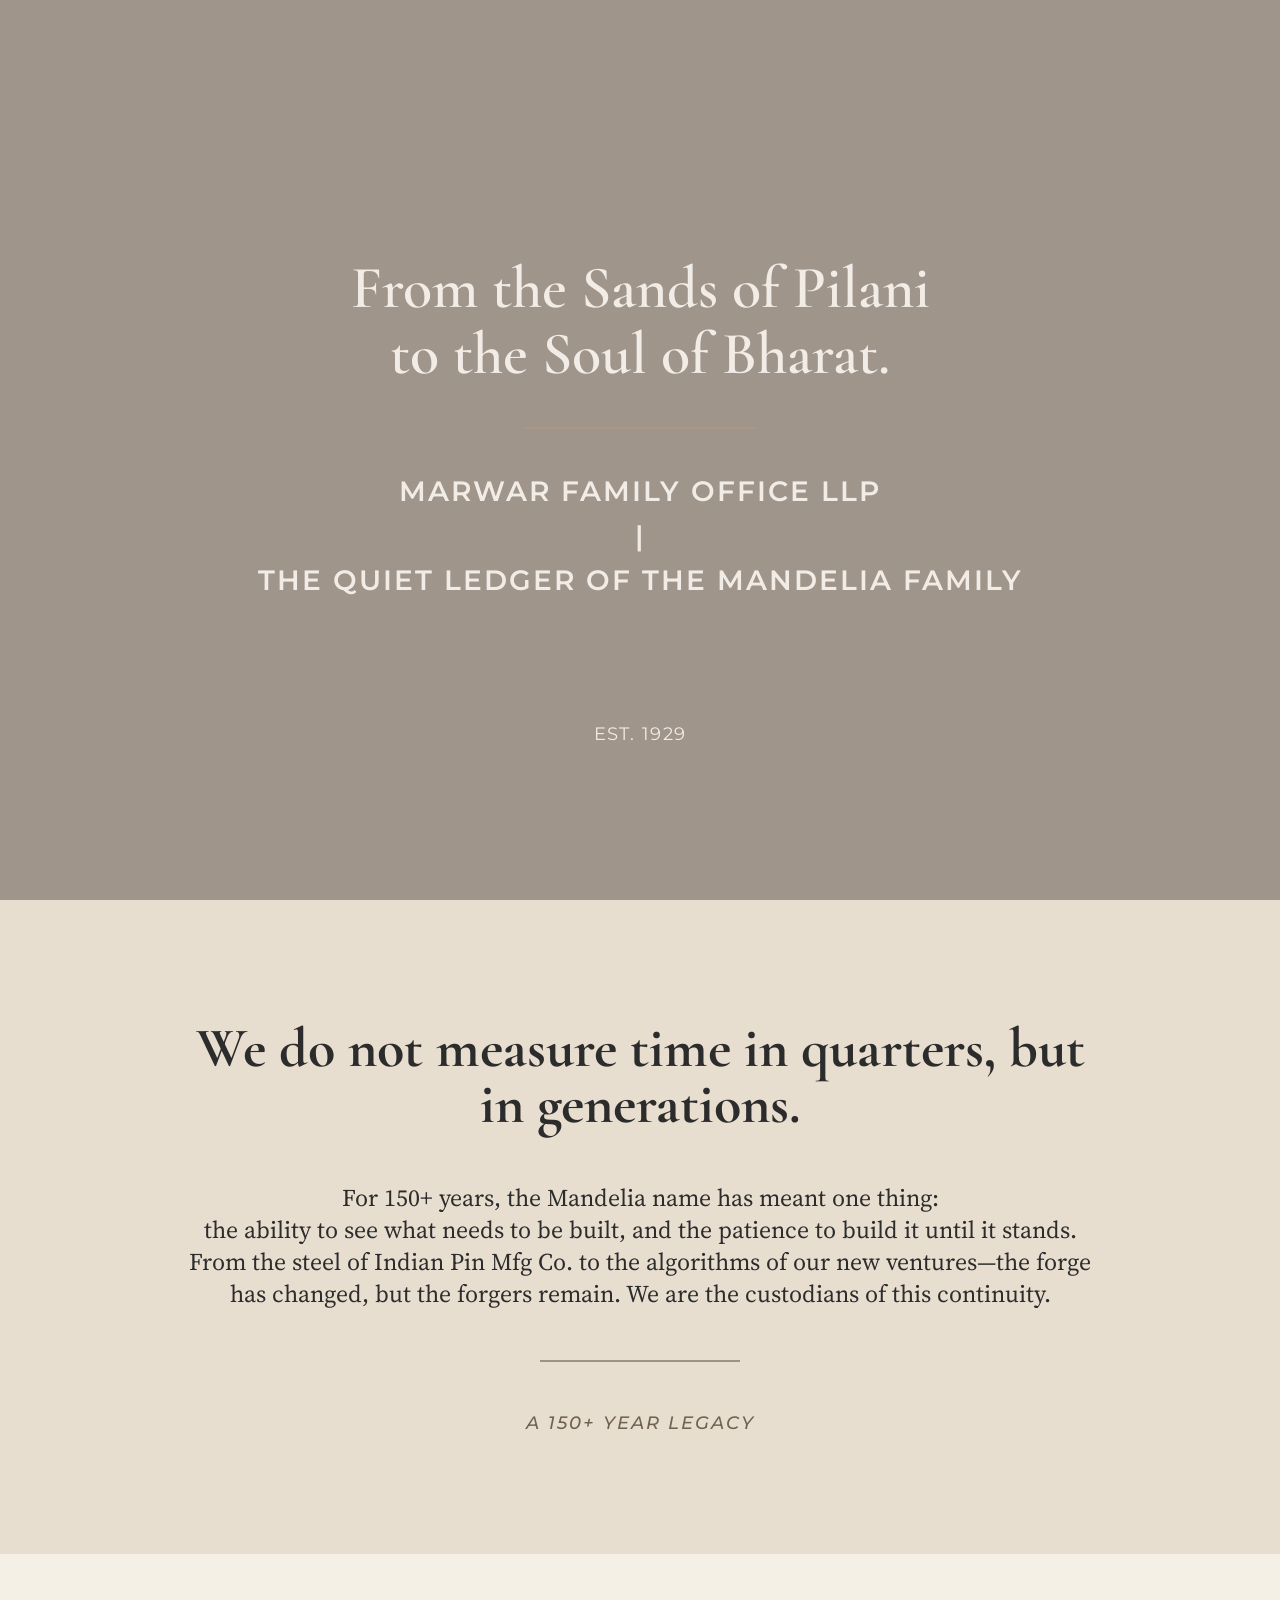
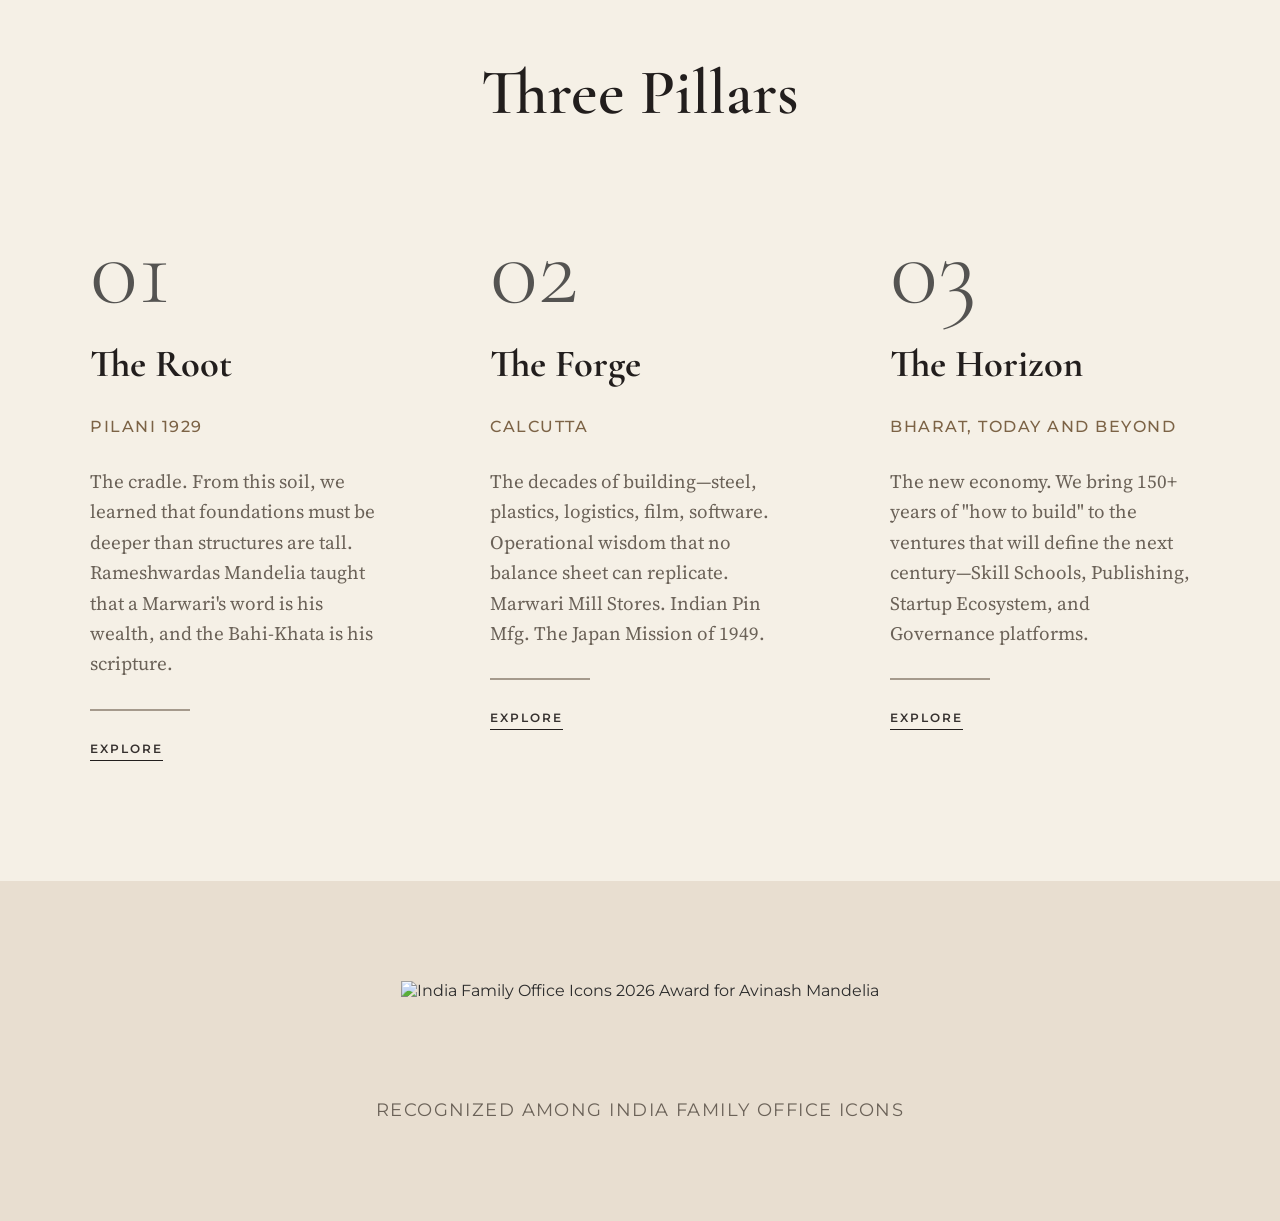
==== commit 9b1bc232: "Merge branch 'main' into logo" ====
--- a/index.html
+++ b/index.html
@@ -70,10 +70,19 @@
             </div>
         </section>
 
-        <section class="award-section">
-    <div class="award-container">
-        <img src="../assets/images/award.png" class="award-img" alt="Award">
-        <div class="award-label">
+        <section class="award-recognition-section">
+    <img src="../assets/images/vector.png" alt="" class="award-watermark">
+
+    <div class="award-content-wrapper">
+        <img src="../assets/imagep/award.webp" 
+             class="award-card-img" 
+             alt="India Family Office Icons 2026 Award for Avinash Mandelia">
+        
+        <div class="award-dot-wrapper">
+            <img src="../assets/imagep/Vector (1).png" alt="" class="award-dot-icon">
+        </div>
+
+        <h3 class="award-recognition-text">
             Recognized among India Family Office Icons
         </div>
     </div>
--- a/css/home.css
+++ b/css/home.css
@@ -5,7 +5,7 @@
     height: 100vh;
     width: 100%;
     background: linear-gradient(rgba(30, 14, 3, 0.4), rgba(30, 14, 3, 0.4)), 
-                url('../assets/images/hero.png') no-repeat center center;
+                url('../assets/imagep/hero.webp') no-repeat center center;
     background-size: cover;
     display: flex;
     flex-direction: column;
@@ -21,8 +21,9 @@
     font-family: 'Cormorant Garamond', serif;
     font-size: 60px;
     font-weight: 600;
-    margin-bottom: 10px;
-    line-height: 100%;
+    margin-bottom: 20px;
+    padding-top: 100PX;
+    line-height: 1.1;
 }
 
 .hero-subtitle {
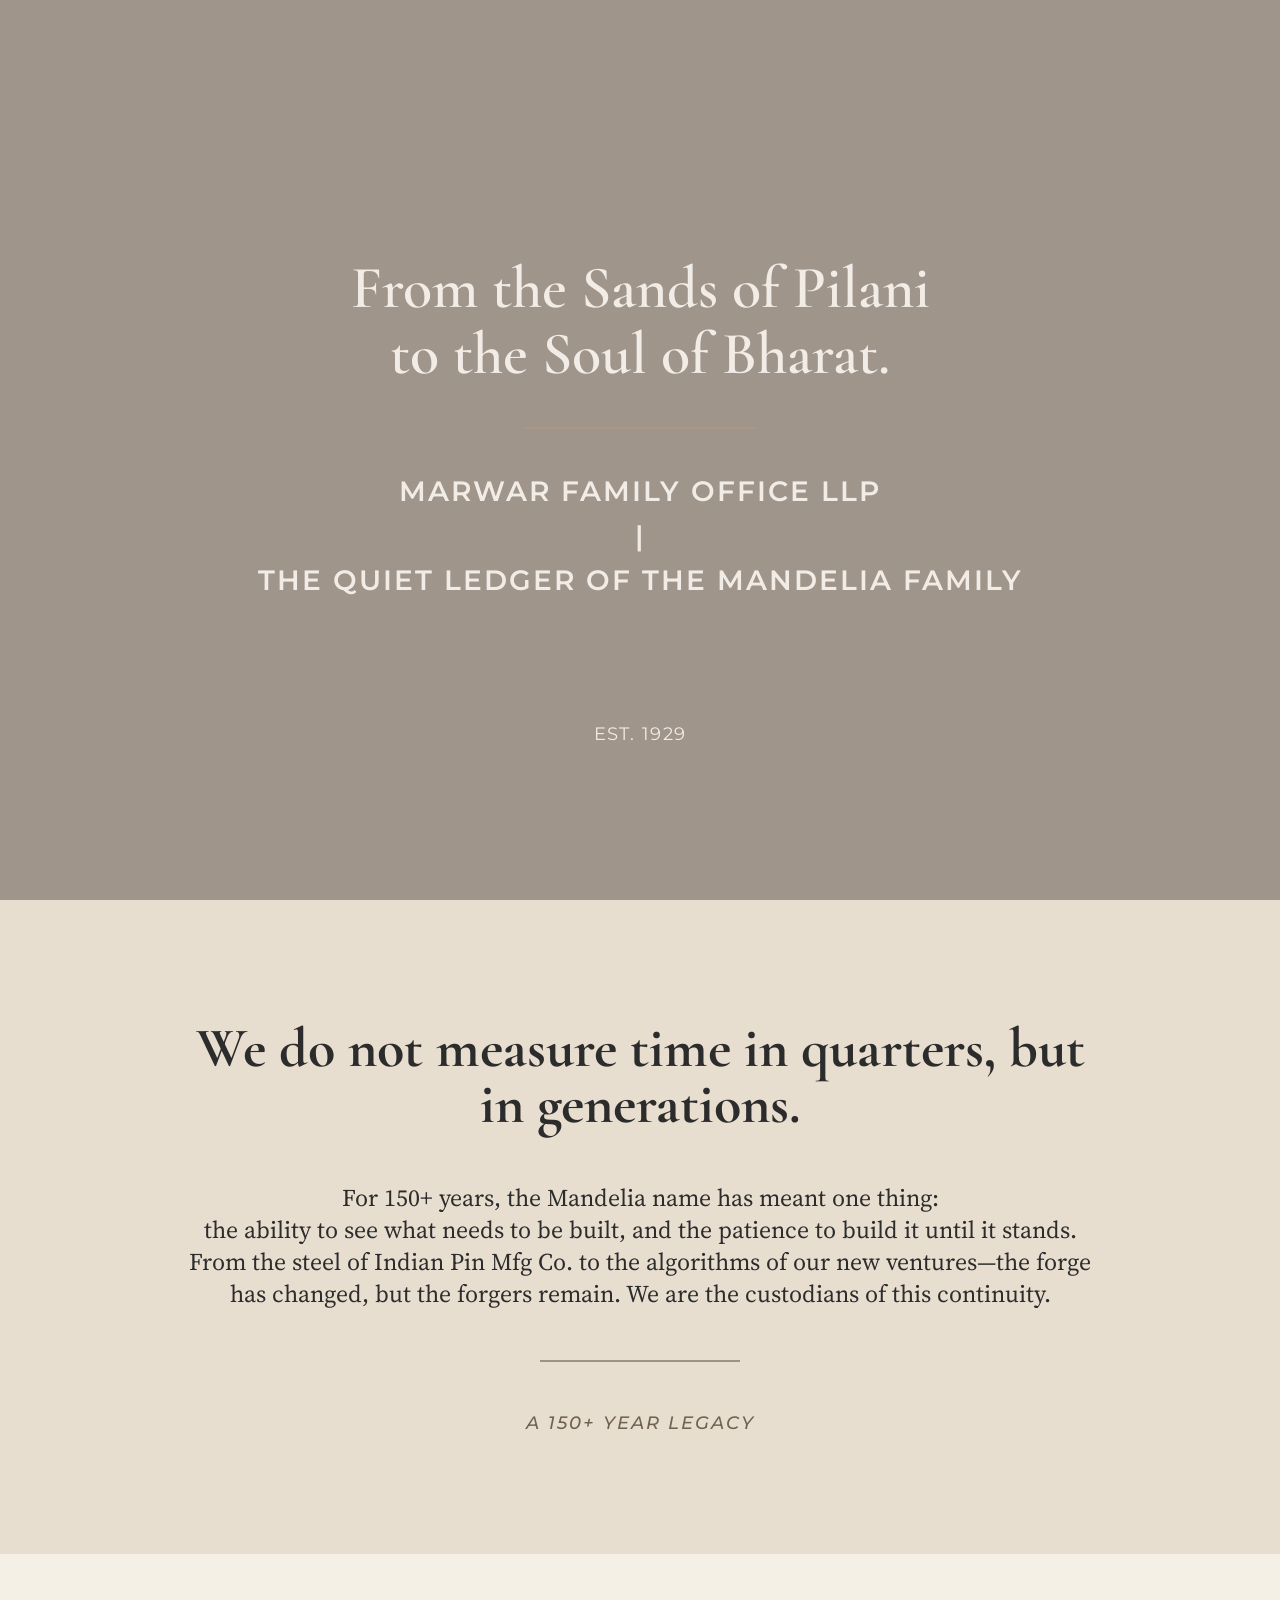
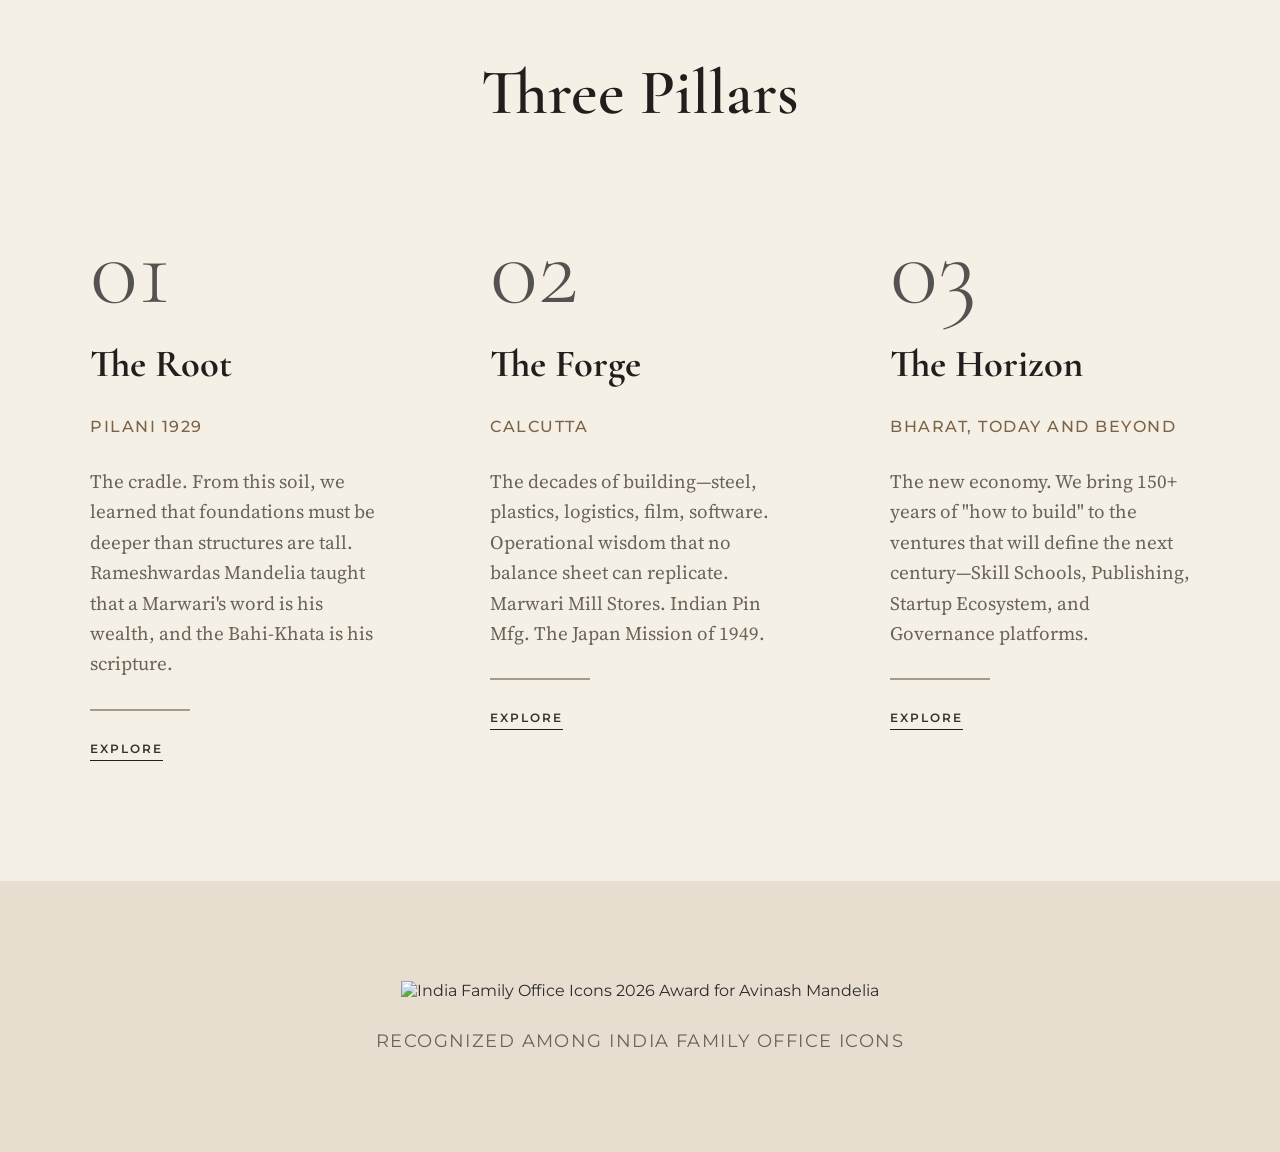
==== commit 6b3299d2: "Update index.html" ====
--- a/index.html
+++ b/index.html
@@ -78,9 +78,7 @@
              class="award-card-img" 
              alt="India Family Office Icons 2026 Award for Avinash Mandelia">
         
-        <div class="award-dot-wrapper">
-            <img src="../assets/imagep/Vector (1).png" alt="" class="award-dot-icon">
-        </div>
+        
 
         <h3 class="award-recognition-text">
             Recognized among India Family Office Icons
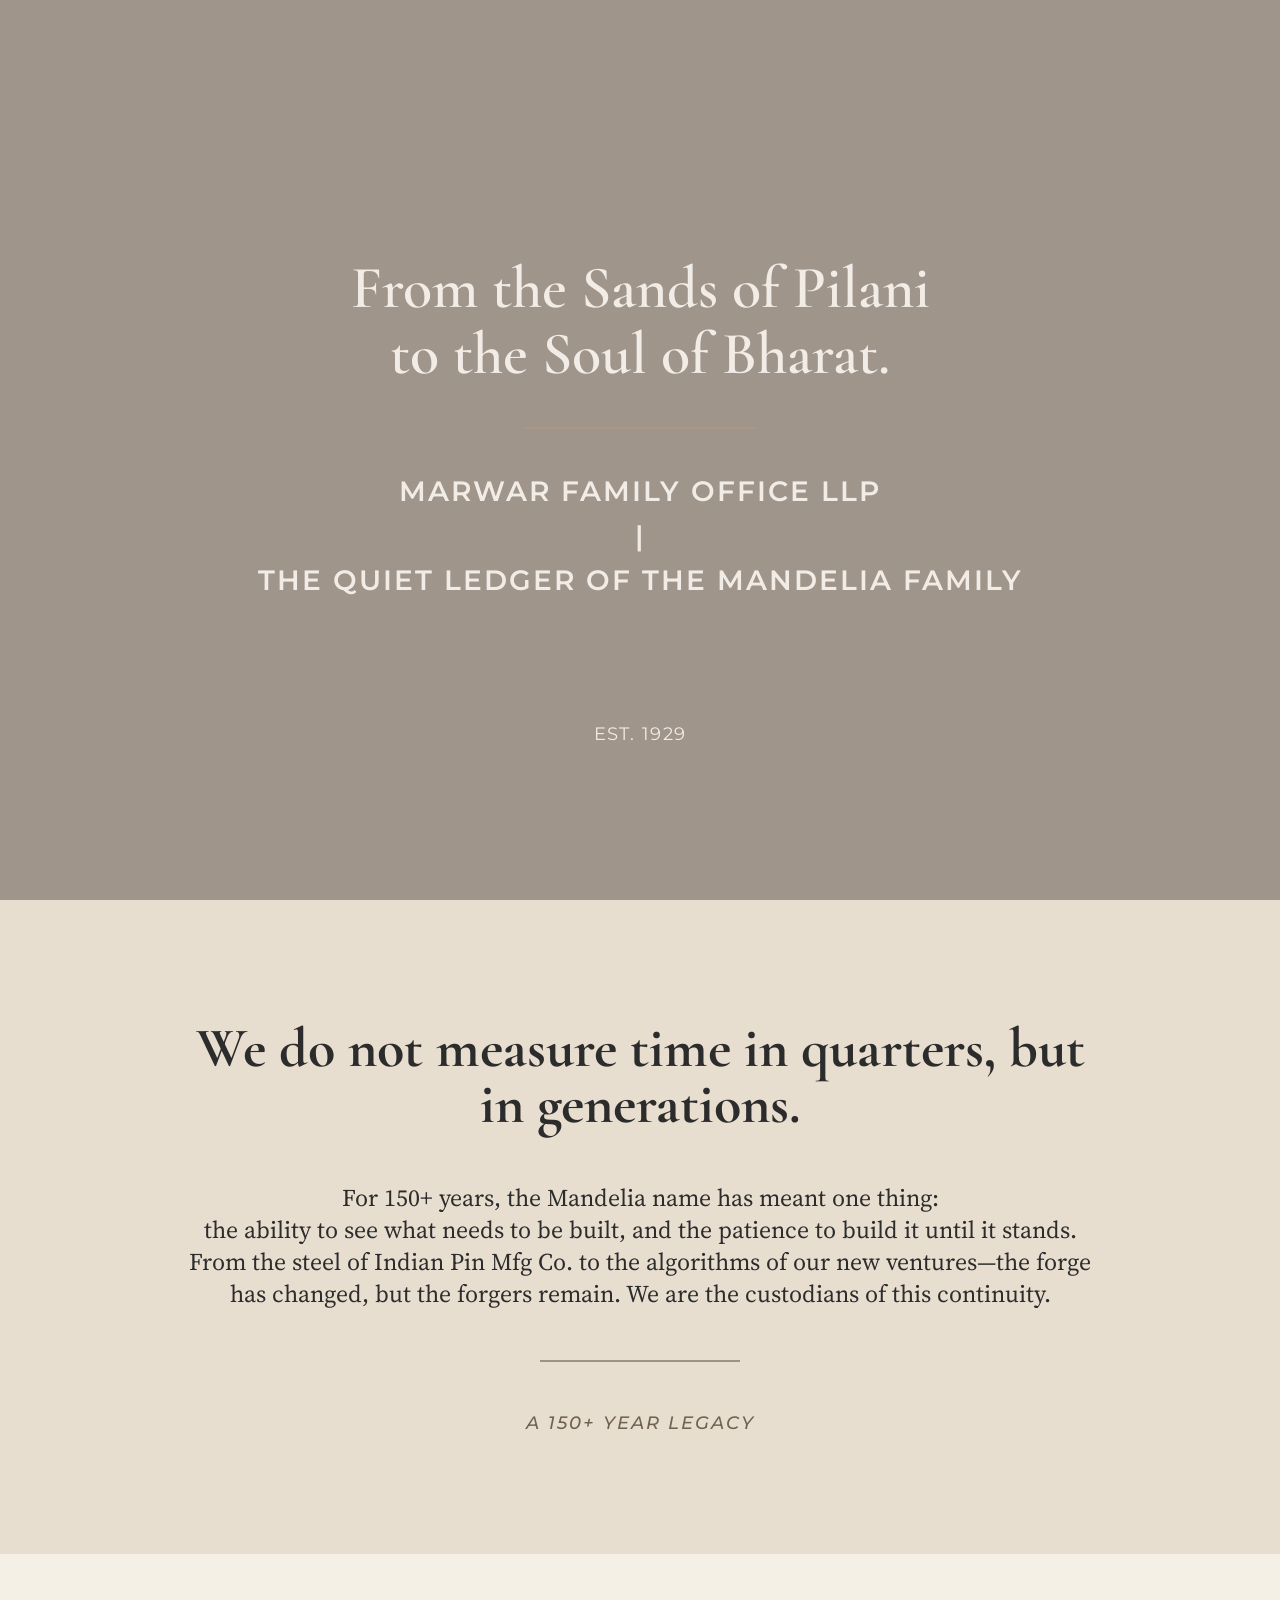
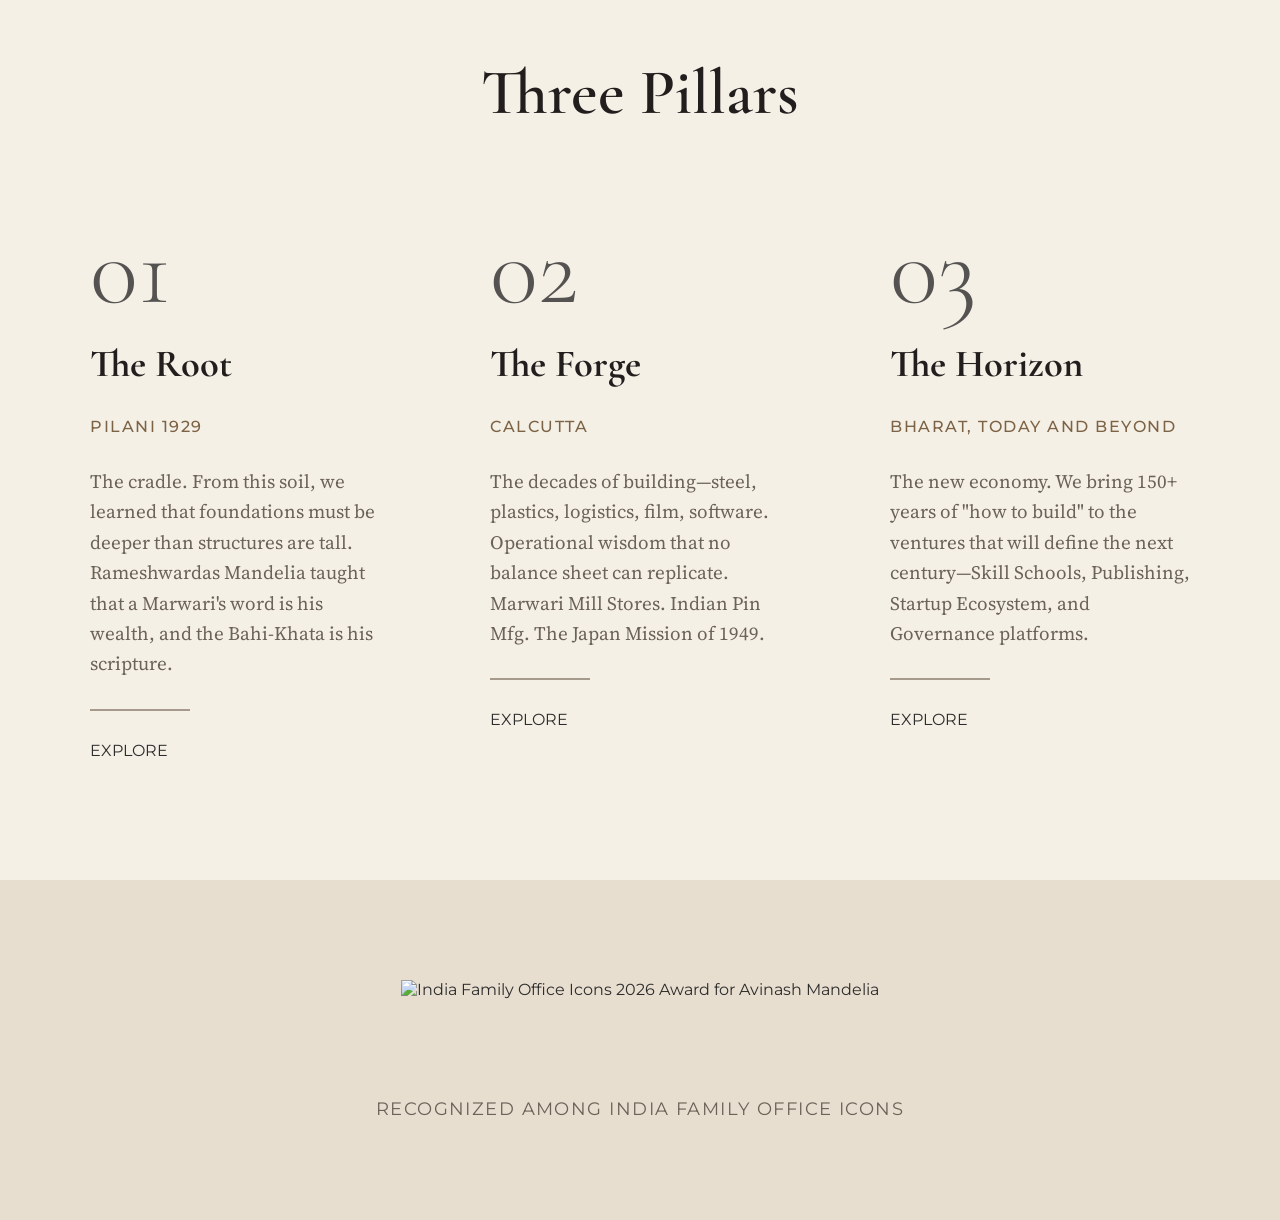
==== commit 15084f5f: "ink" ====
--- a/index.html
+++ b/index.html
@@ -47,7 +47,7 @@
                     
                     <div class="pillar-desc">The cradle. From this soil, we learned that foundations must be deeper than structures are tall. Rameshwardas Mandelia taught that a Marwari's word is his wealth, and the Bahi-Khata is his scripture.</div>
                     <div class="divider-goldd"></div>
-                    <a href="chronicle.html" class="pillar-explore">Explore</a>
+                    <p> EXPLORE</p>
                 </div>
                 <div class="pillar-card">
                     <div class="pillar-num">02</div>
@@ -56,7 +56,7 @@
                    
                     <div class="pillar-desc">The decades of building—steel, plastics, logistics, film, software. Operational wisdom that no balance sheet can replicate. Marwari Mill Stores. Indian Pin Mfg. The Japan Mission of 1949.</div>
                     <div class="divider-goldd"></div>
-                    <a href="forge.html" class="pillar-explore">Explore</a>
+                    <p> EXPLORE</p>
                 </div>
                 <div class="pillar-card">
                     <div class="pillar-num">03</div>
@@ -65,7 +65,7 @@
                     
                     <div class="pillar-desc">The new economy. We bring 150+ years of "how to build" to the ventures that will define the next century—Skill Schools, Publishing, Startup Ecosystem, and Governance platforms.</div>
                     <div class="divider-goldd"></div>
-                    <a href="ecosystem.html" class="pillar-explore">Explore</a>
+                    <p> EXPLORE</p>
                 </div>
             </div>
         </section>
@@ -78,11 +78,13 @@
              class="award-card-img" 
              alt="India Family Office Icons 2026 Award for Avinash Mandelia">
         
-        
+        <div class="award-dot-wrapper">
+            <img src="../assets/imagep/Vector (1).png" alt="" class="award-dot-icon">
+        </div>
 
         <h3 class="award-recognition-text">
             Recognized among India Family Office Icons
-        </div>
+        </h3>
     </div>
 </section>
     </main>
@@ -98,4 +100,4 @@
         };
     </script>
 </body>
-</html>
+</html>
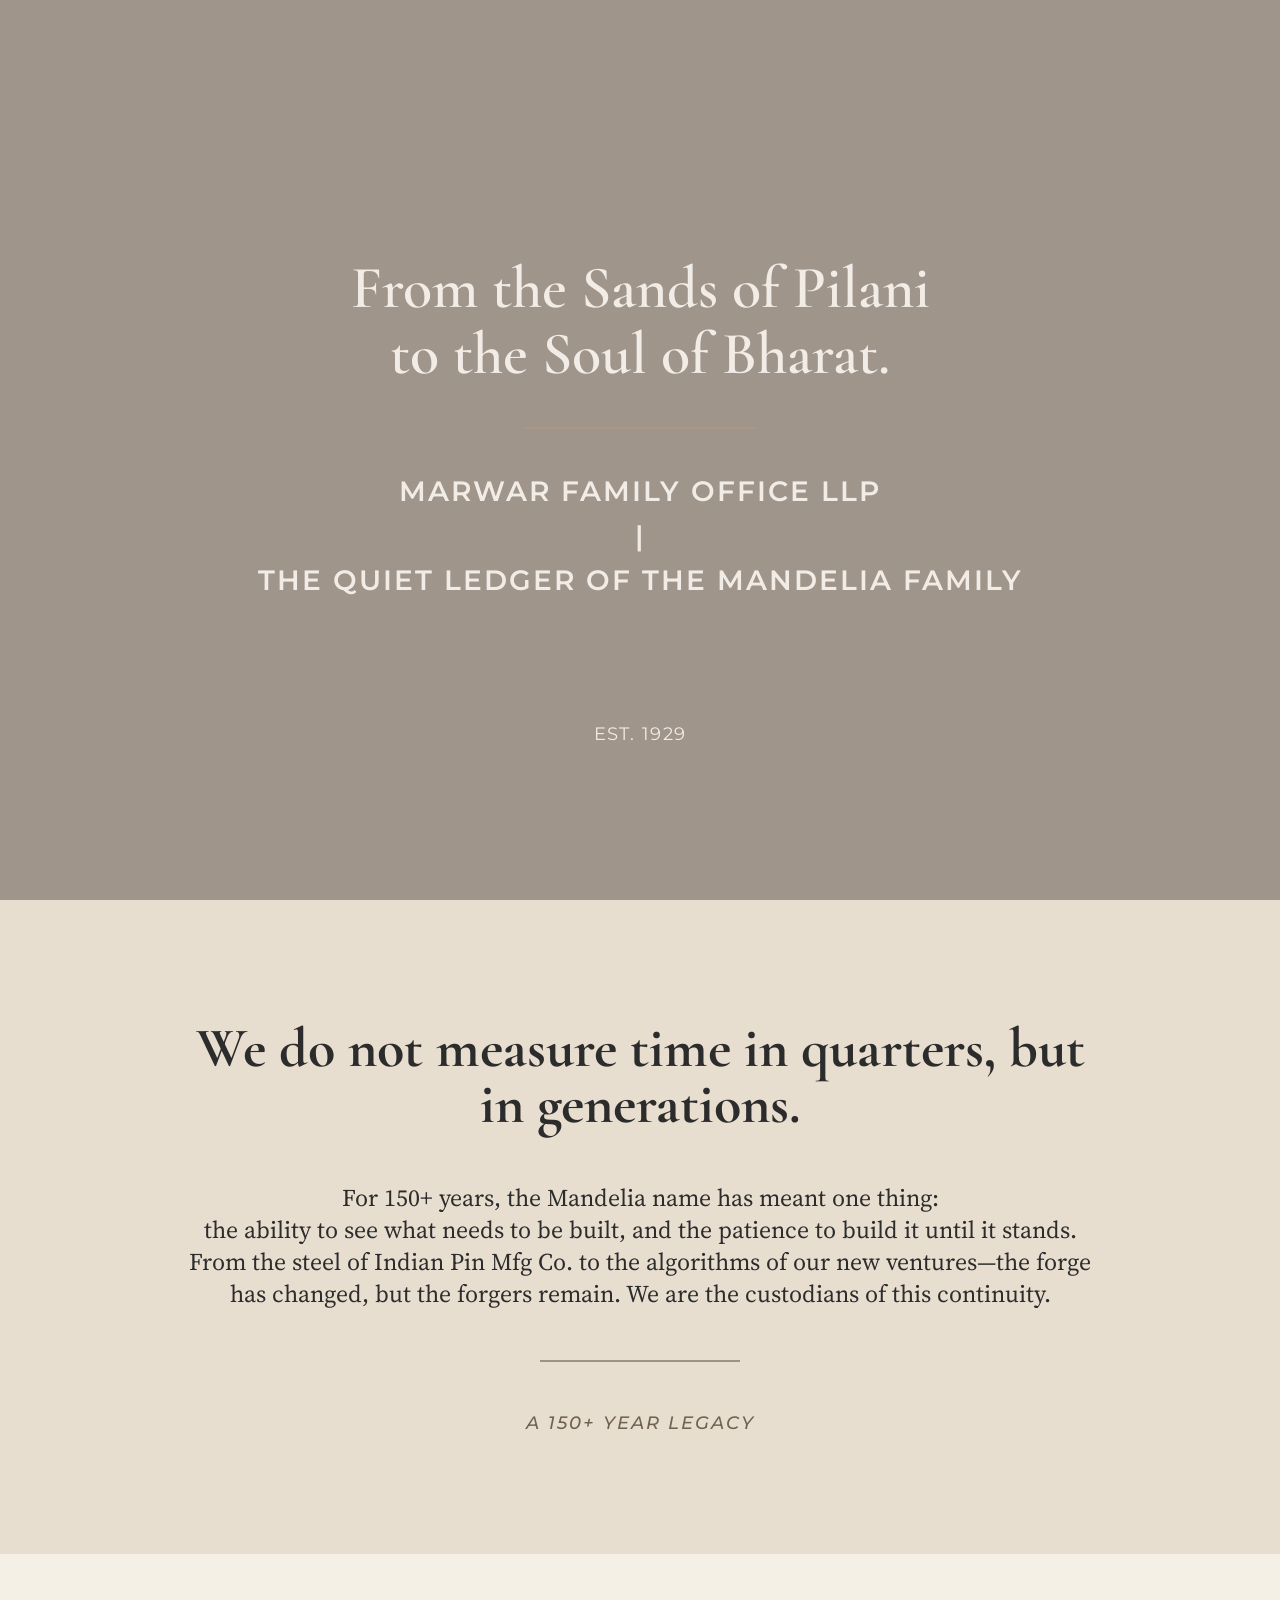
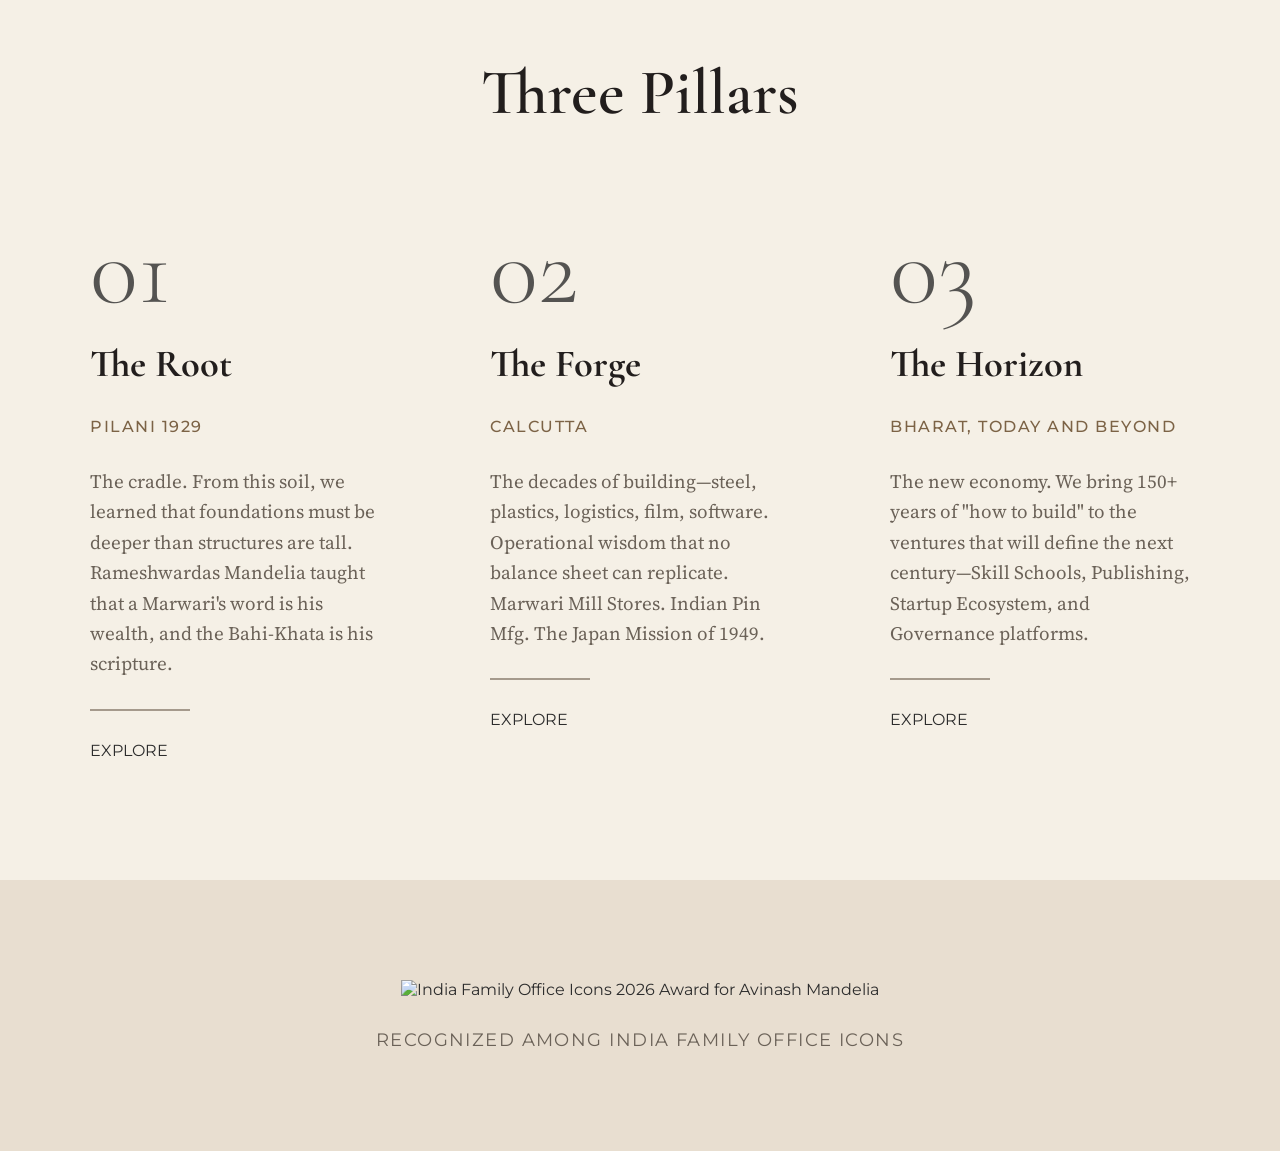
==== commit 1b01eec7: "Merge pull request #6 from ransa17/inl ink" ====
--- a/index.html
+++ b/index.html
@@ -78,13 +78,11 @@
              class="award-card-img" 
              alt="India Family Office Icons 2026 Award for Avinash Mandelia">
         
-        <div class="award-dot-wrapper">
-            <img src="../assets/imagep/Vector (1).png" alt="" class="award-dot-icon">
-        </div>
+        
 
         <h3 class="award-recognition-text">
             Recognized among India Family Office Icons
-        </h3>
+        </div>
     </div>
 </section>
     </main>
@@ -100,4 +98,4 @@
         };
     </script>
 </body>
-</html>+</html>
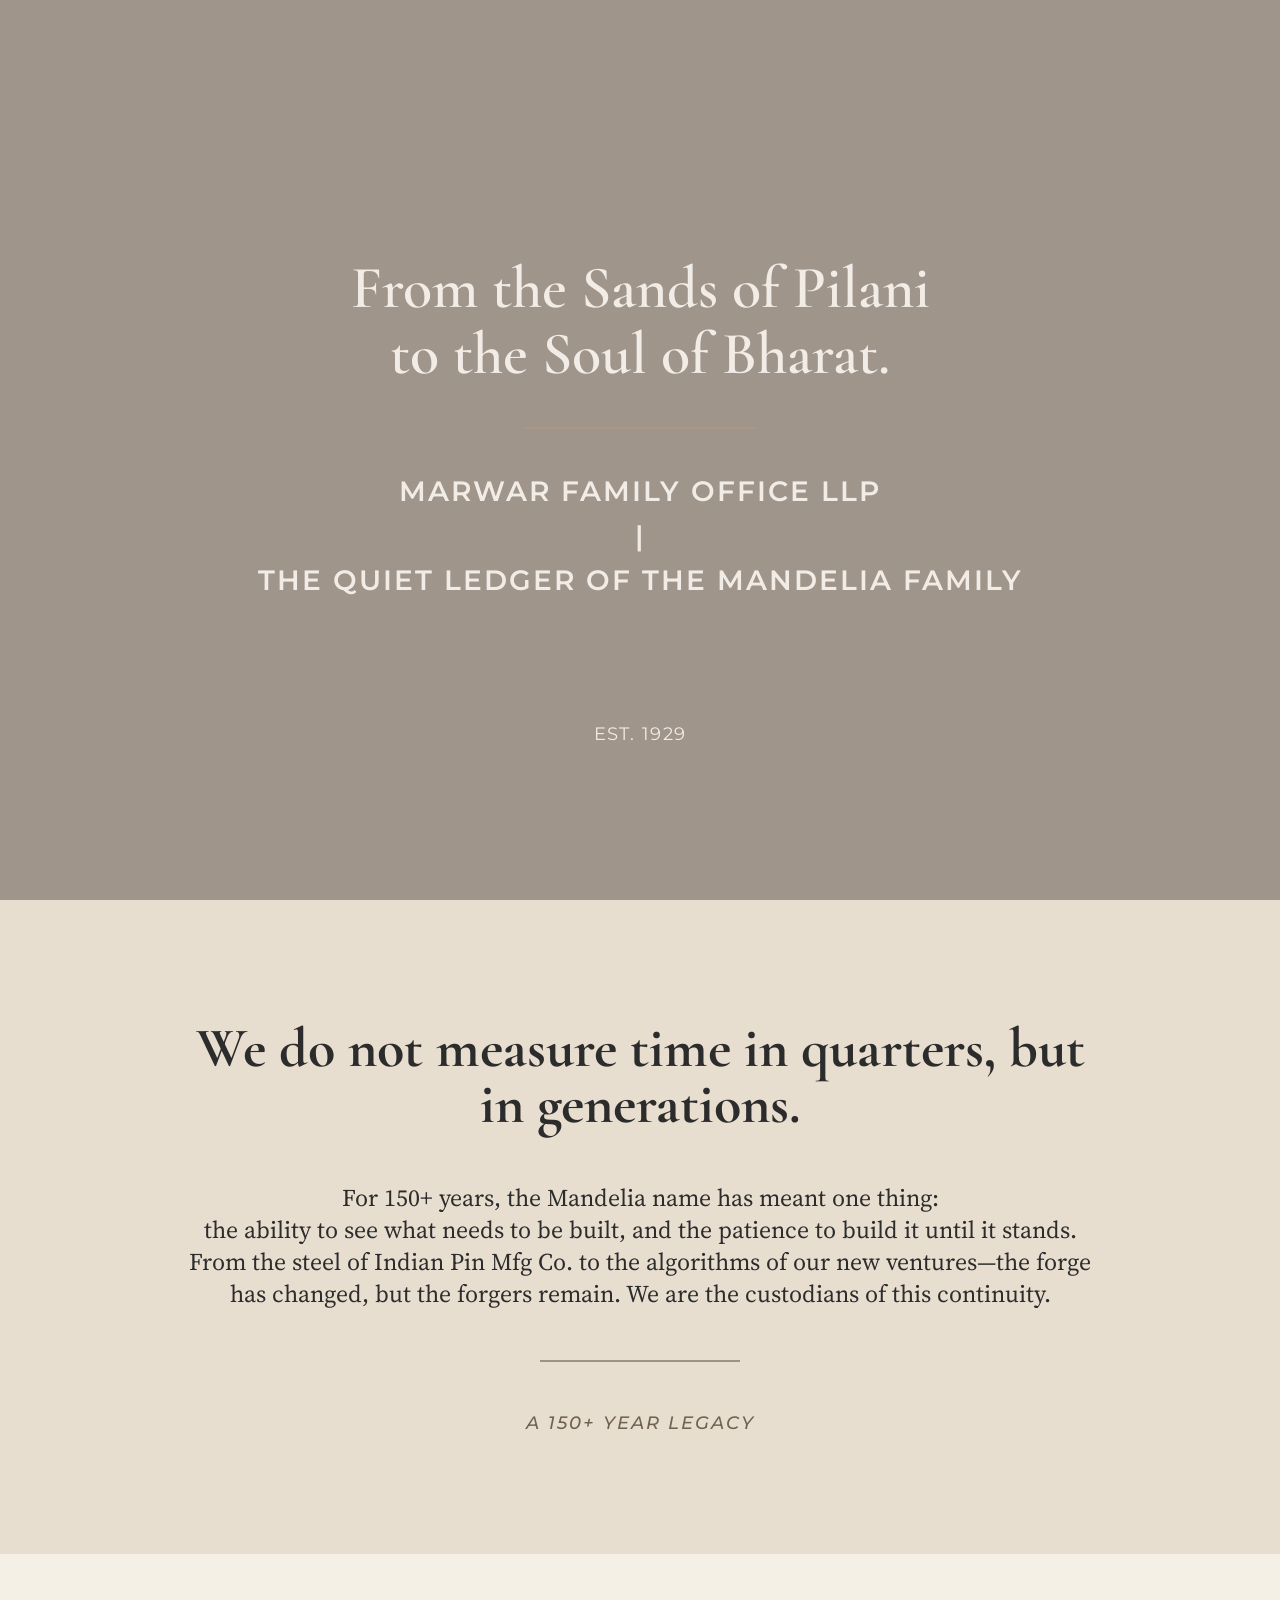
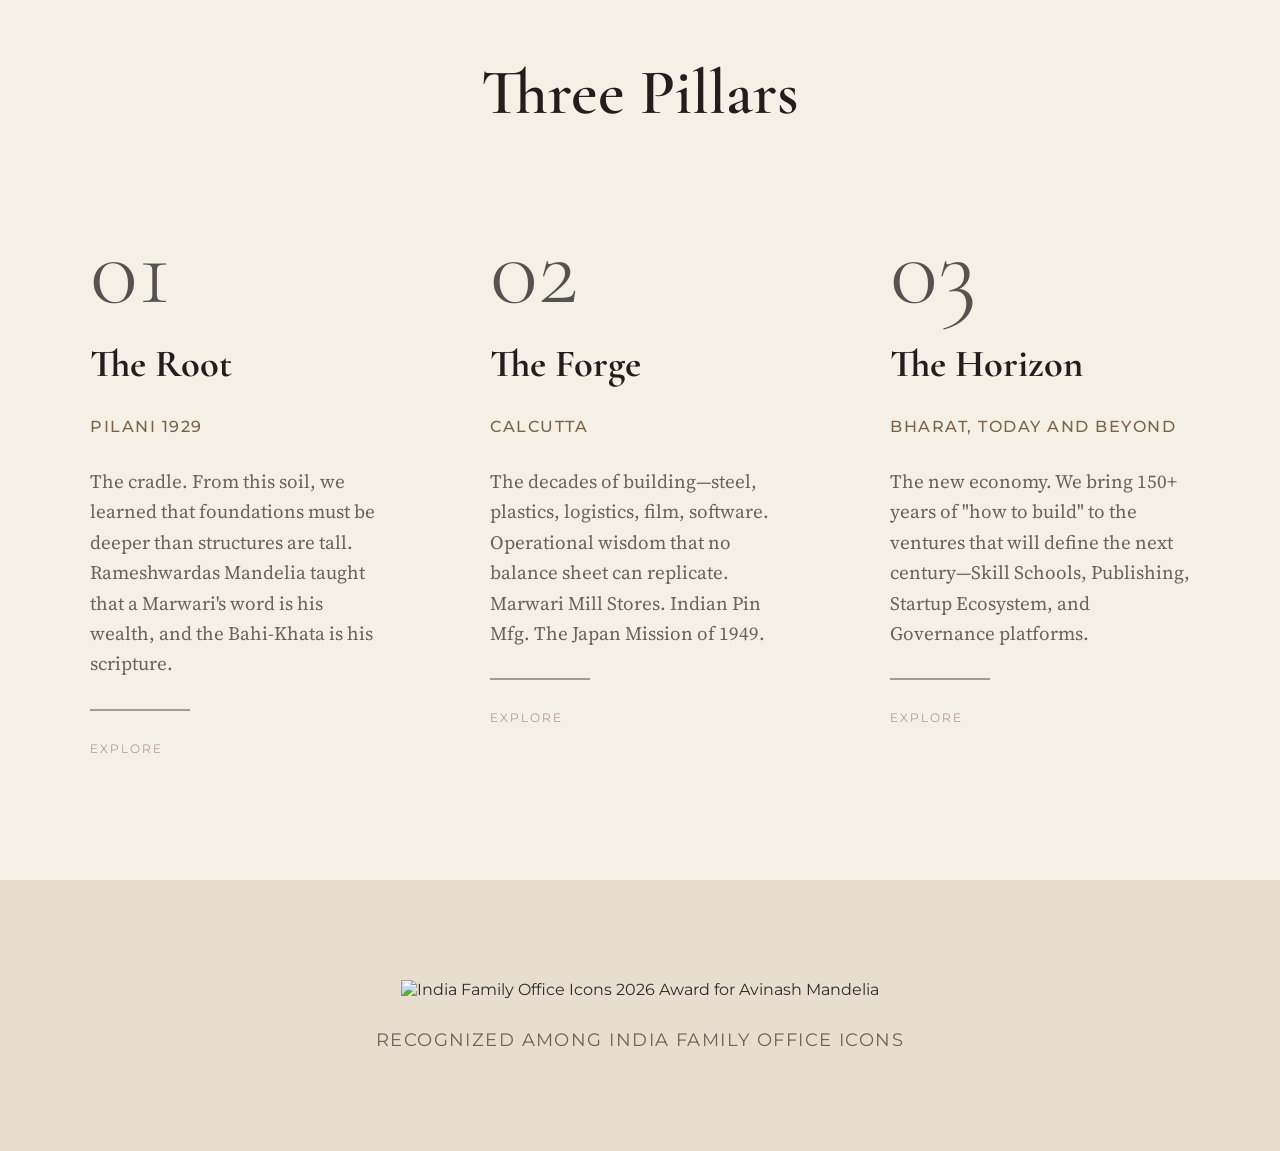
==== commit 693945d7: "Merge pull request #7 from ransa17/home changed home and steward section" ====
--- a/index.html
+++ b/index.html
@@ -47,7 +47,7 @@
                     
                     <div class="pillar-desc">The cradle. From this soil, we learned that foundations must be deeper than structures are tall. Rameshwardas Mandelia taught that a Marwari's word is his wealth, and the Bahi-Khata is his scripture.</div>
                     <div class="divider-goldd"></div>
-                    <p> EXPLORE</p>
+                    <div class="pillar-explore">Explore</div>
                 </div>
                 <div class="pillar-card">
                     <div class="pillar-num">02</div>
@@ -56,7 +56,7 @@
                    
                     <div class="pillar-desc">The decades of building—steel, plastics, logistics, film, software. Operational wisdom that no balance sheet can replicate. Marwari Mill Stores. Indian Pin Mfg. The Japan Mission of 1949.</div>
                     <div class="divider-goldd"></div>
-                    <p> EXPLORE</p>
+                    <div class="pillar-explore">Explore</div>
                 </div>
                 <div class="pillar-card">
                     <div class="pillar-num">03</div>
@@ -65,7 +65,7 @@
                     
                     <div class="pillar-desc">The new economy. We bring 150+ years of "how to build" to the ventures that will define the next century—Skill Schools, Publishing, Startup Ecosystem, and Governance platforms.</div>
                     <div class="divider-goldd"></div>
-                    <p> EXPLORE</p>
+                    <div class="pillar-explore">Explore</div>
                 </div>
             </div>
         </section>
--- a/css/home.css
+++ b/css/home.css
@@ -175,12 +175,11 @@
 .pillar-explore {
     font-family: 'Montserrat', sans-serif;
     font-size: 12px;
-    font-weight: 600;
+    font-weight: 300;
     text-transform: uppercase;
     letter-spacing: 2px;
     text-decoration: none;
-    color: #36312f;
-    border-bottom: 1px solid #221E1D;
+    color: #967a6f;
     width: fit-content;
     padding-bottom: 4px;
     transition: color 0.3s, border-color 0.3s;
